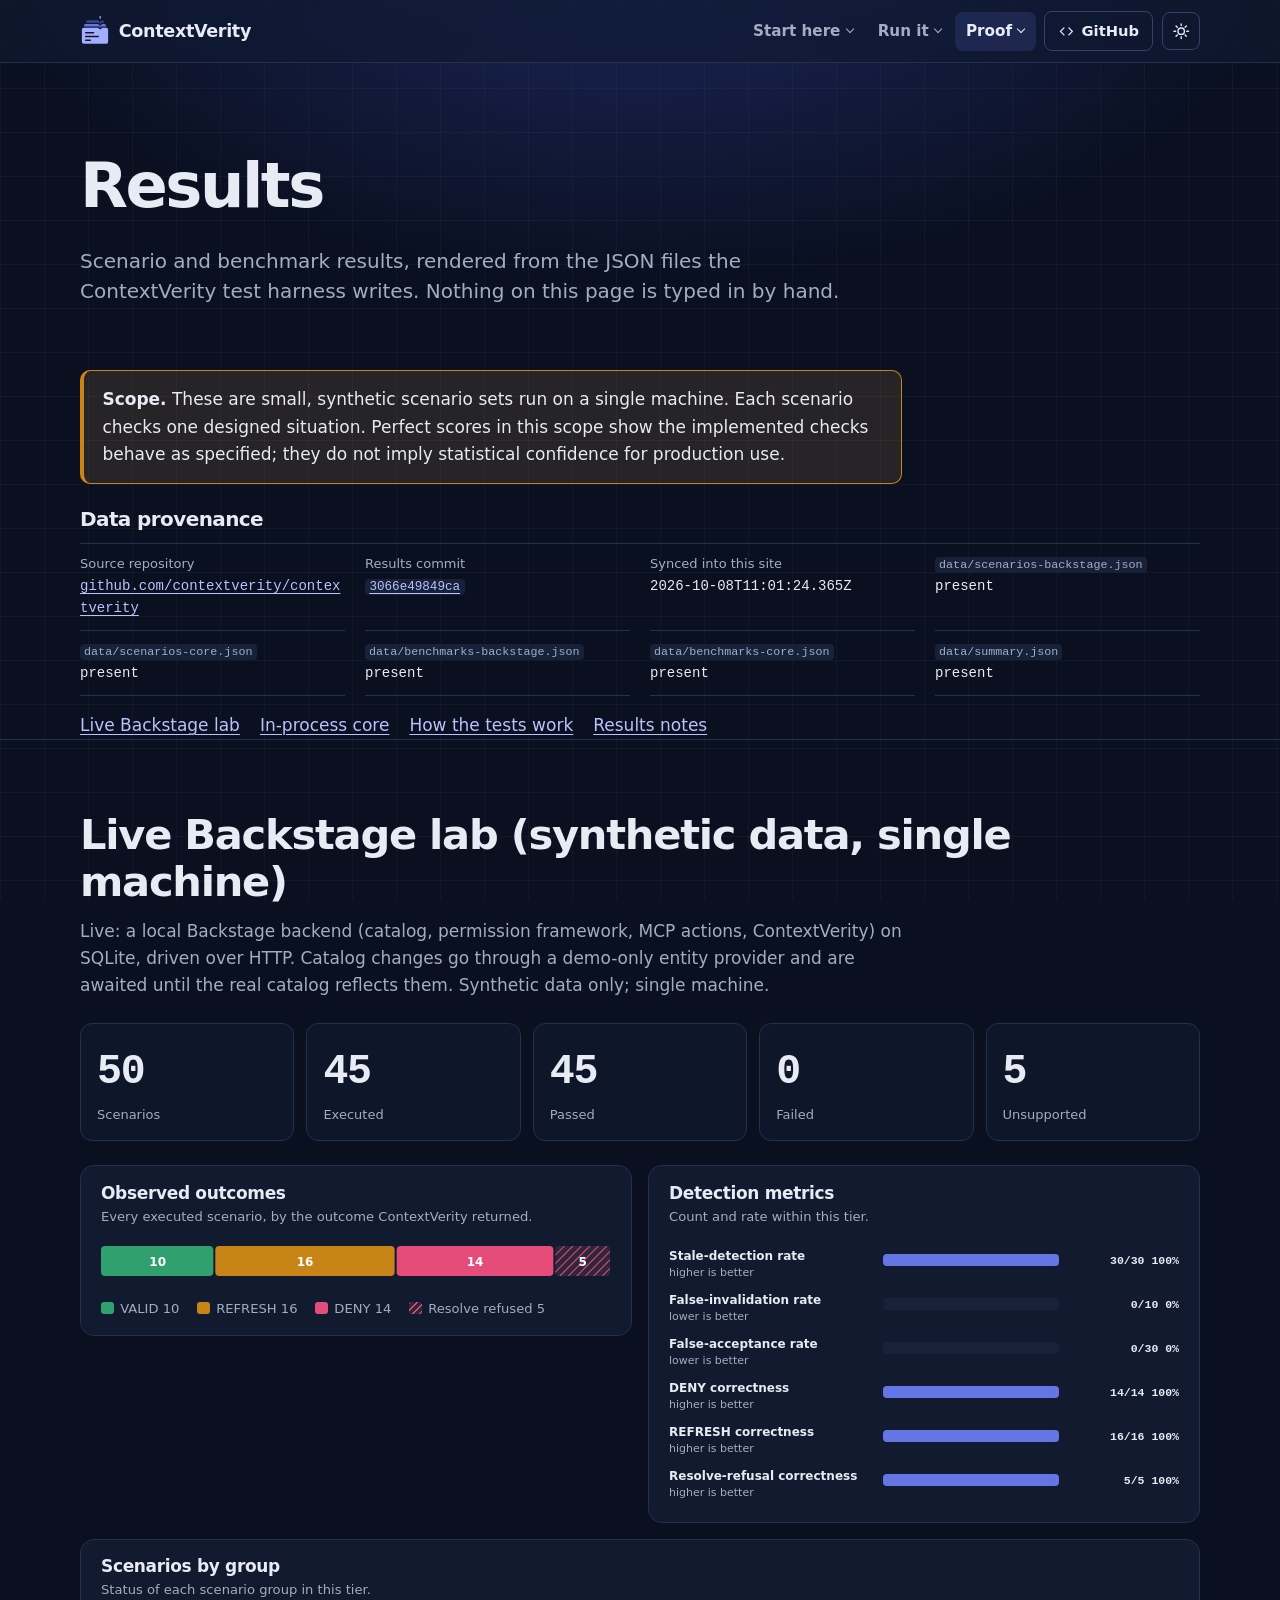
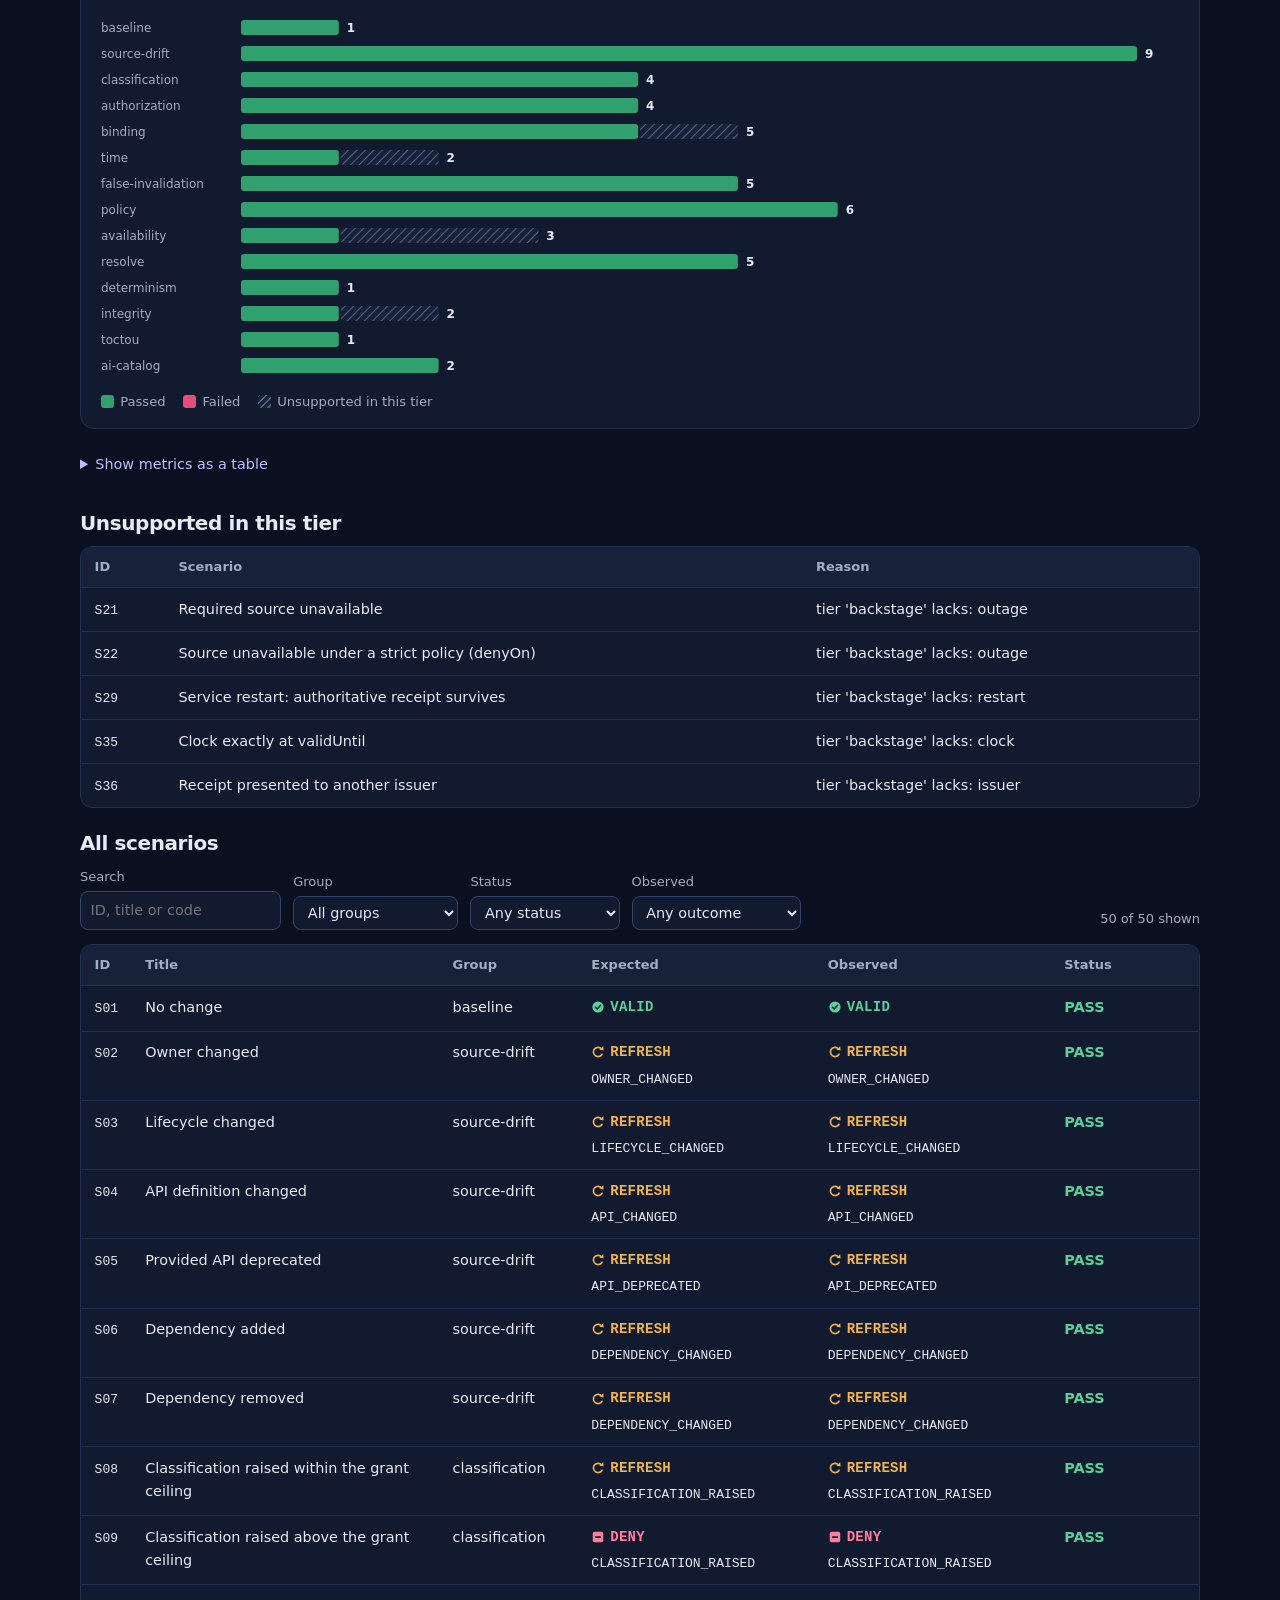
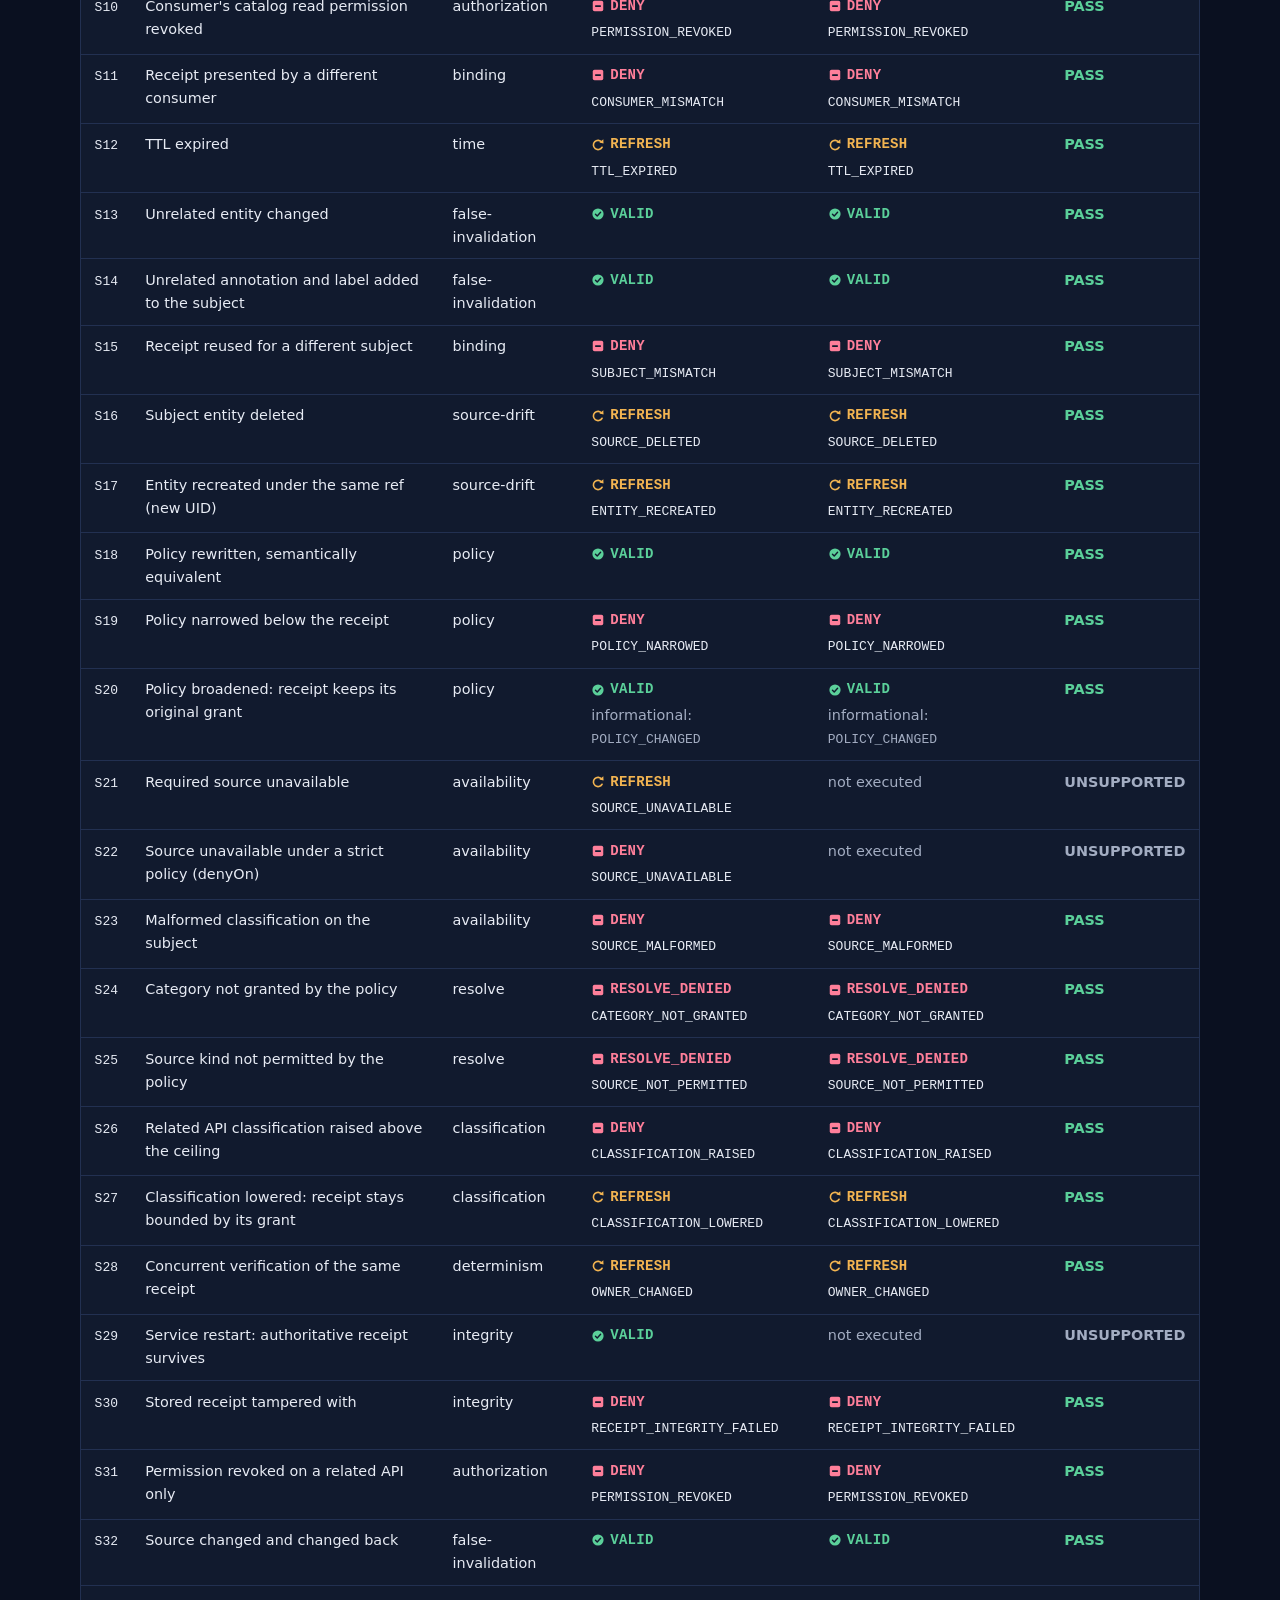
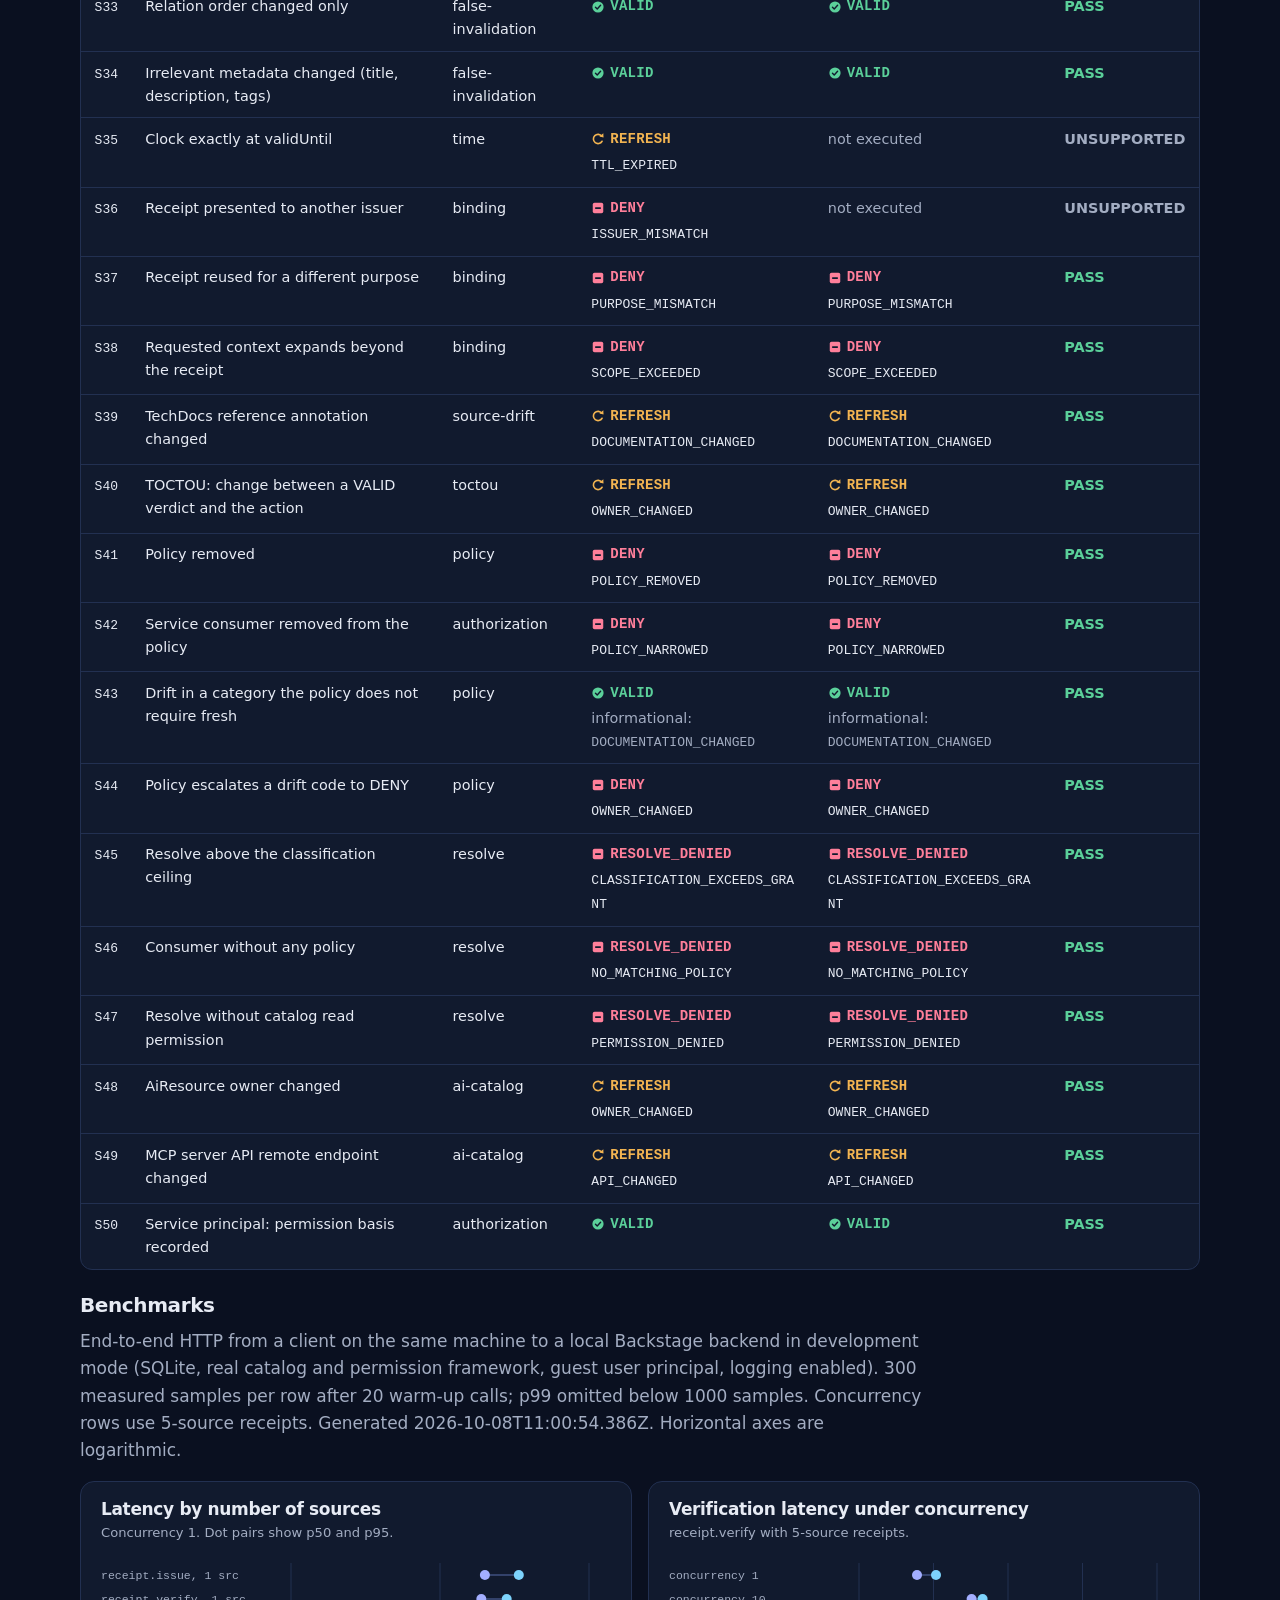
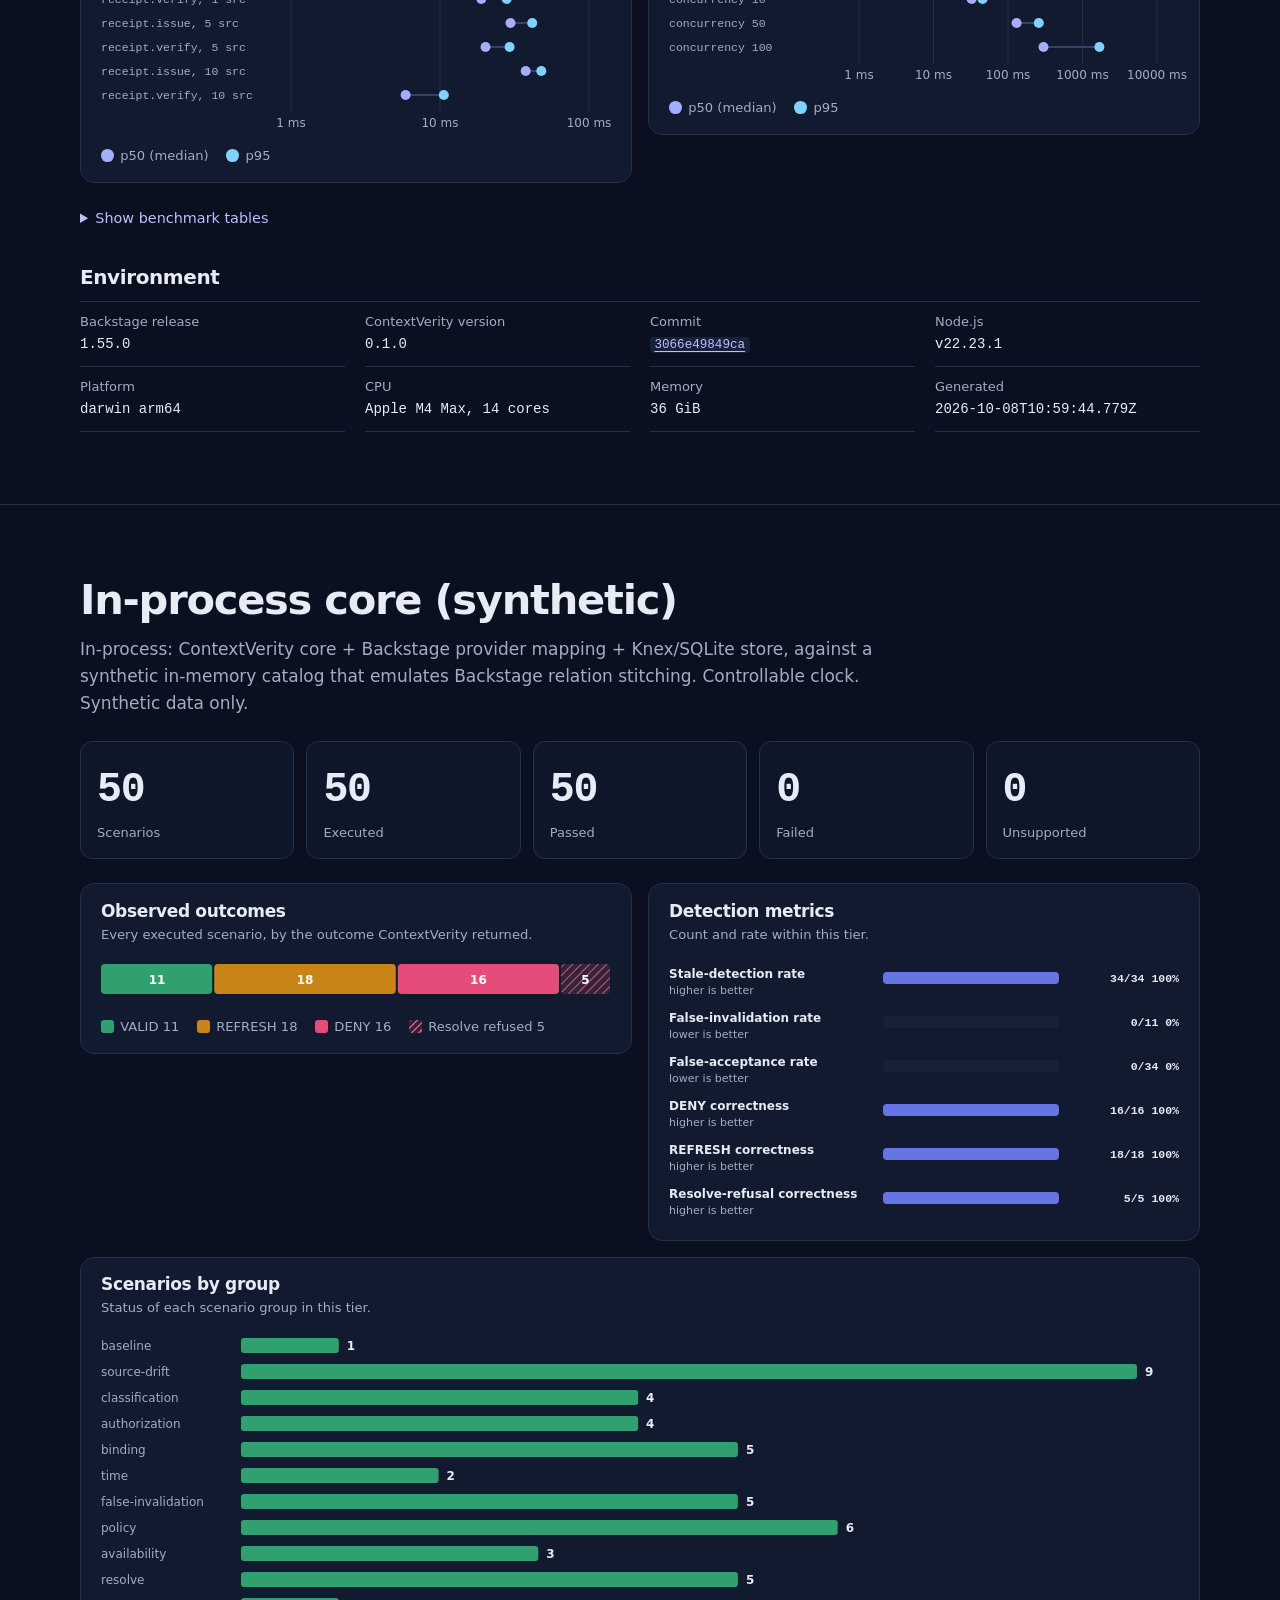
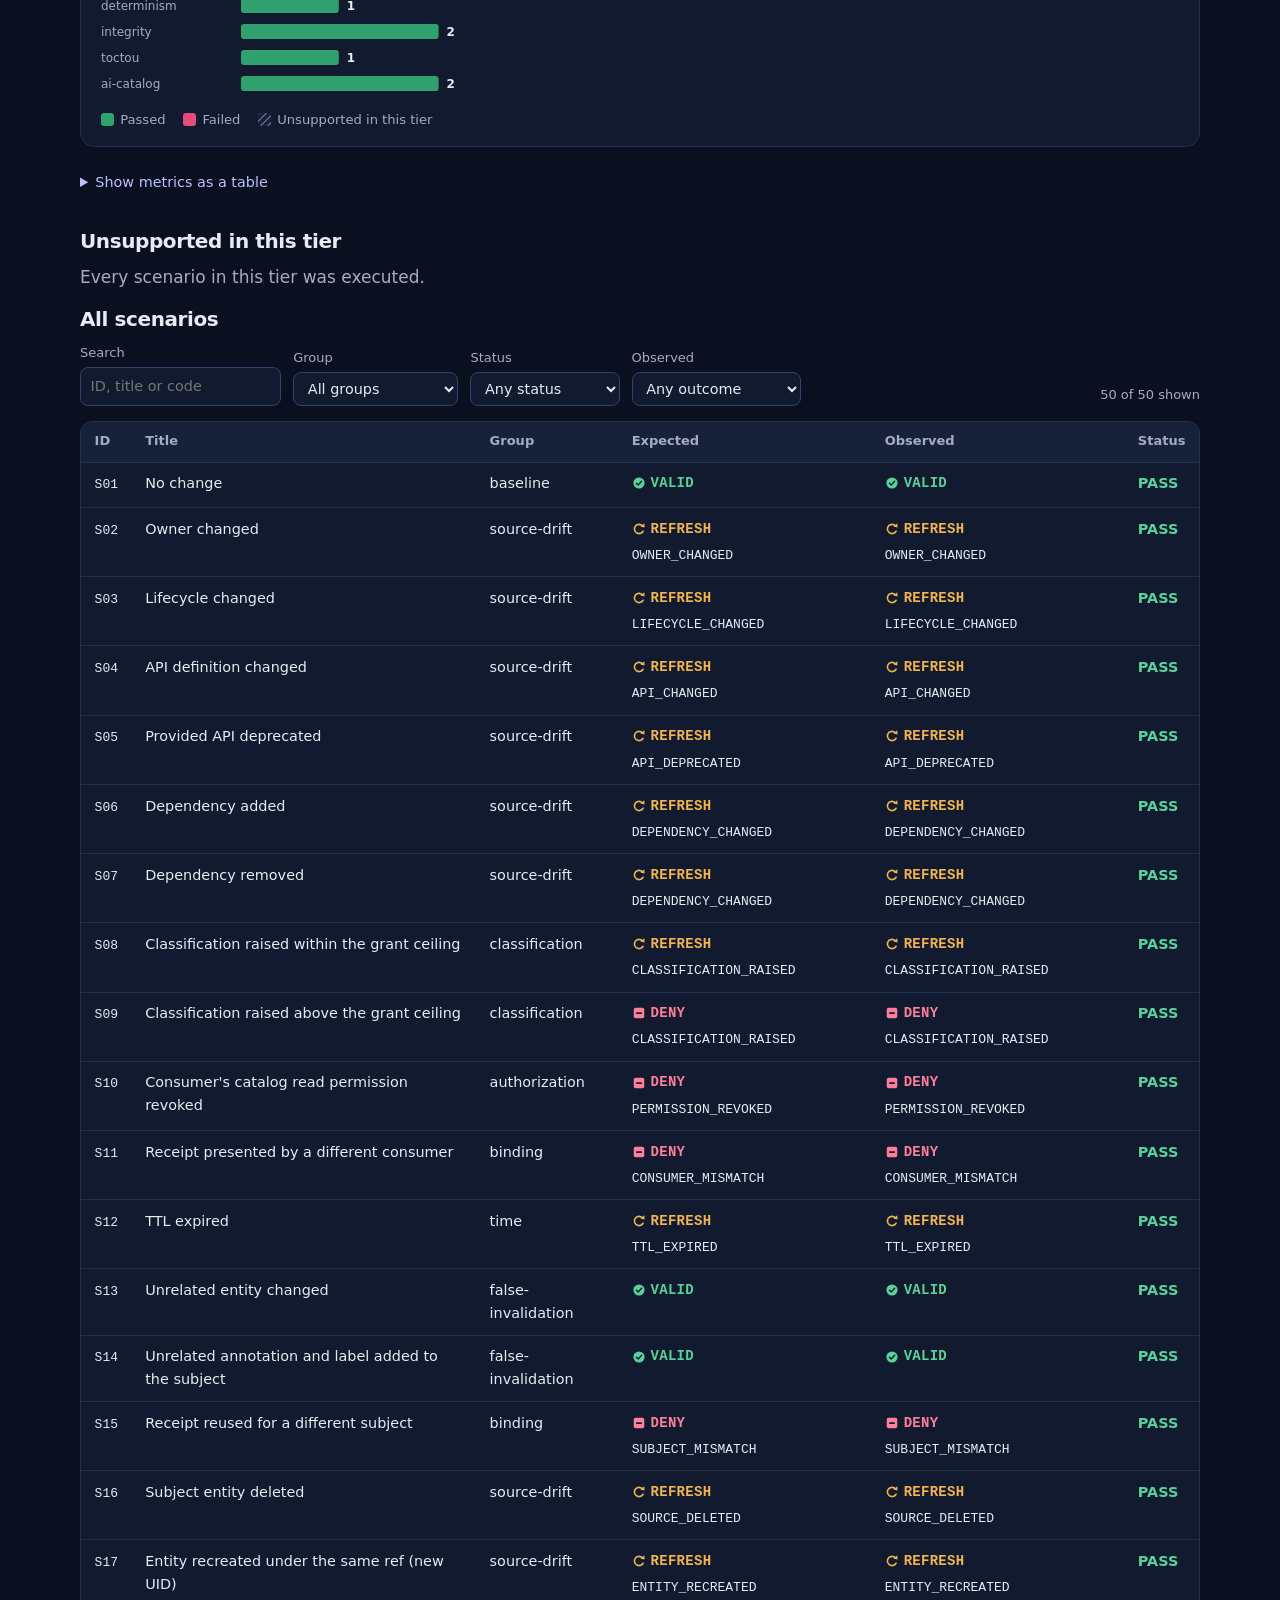
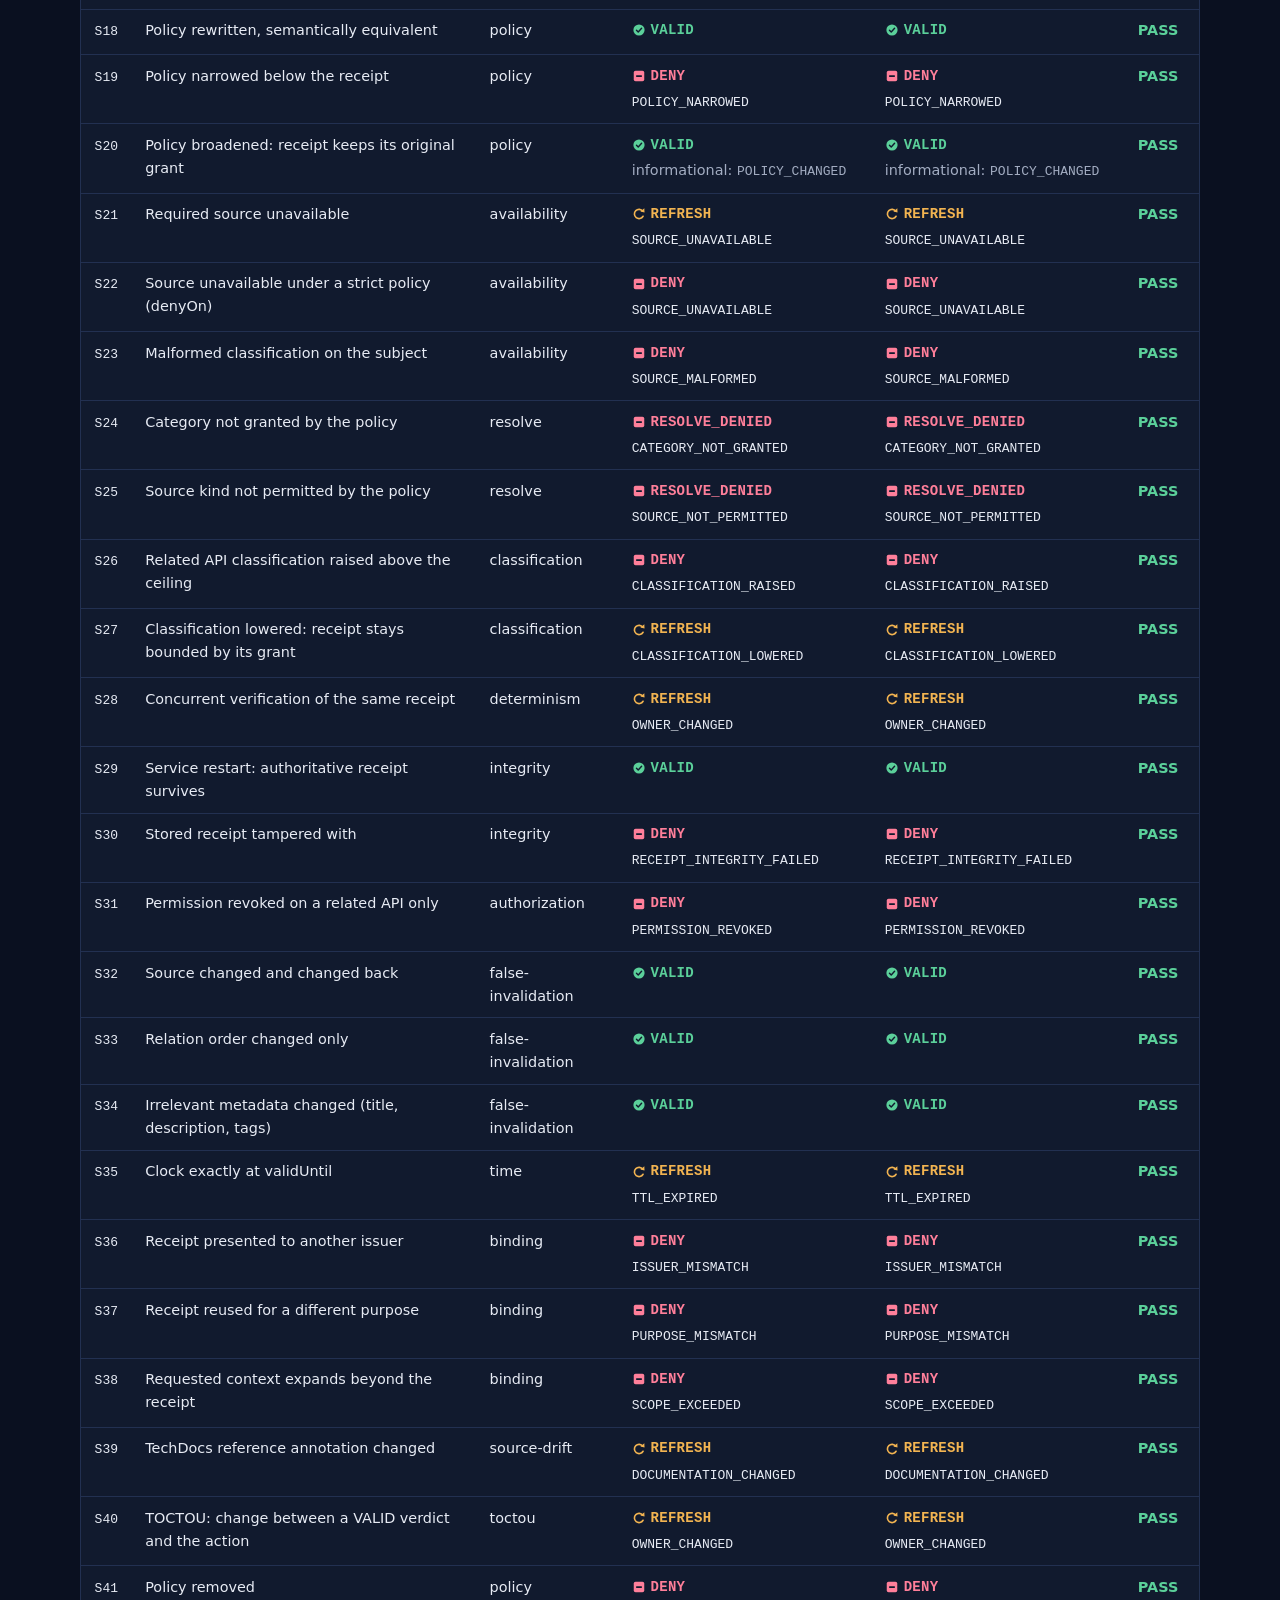
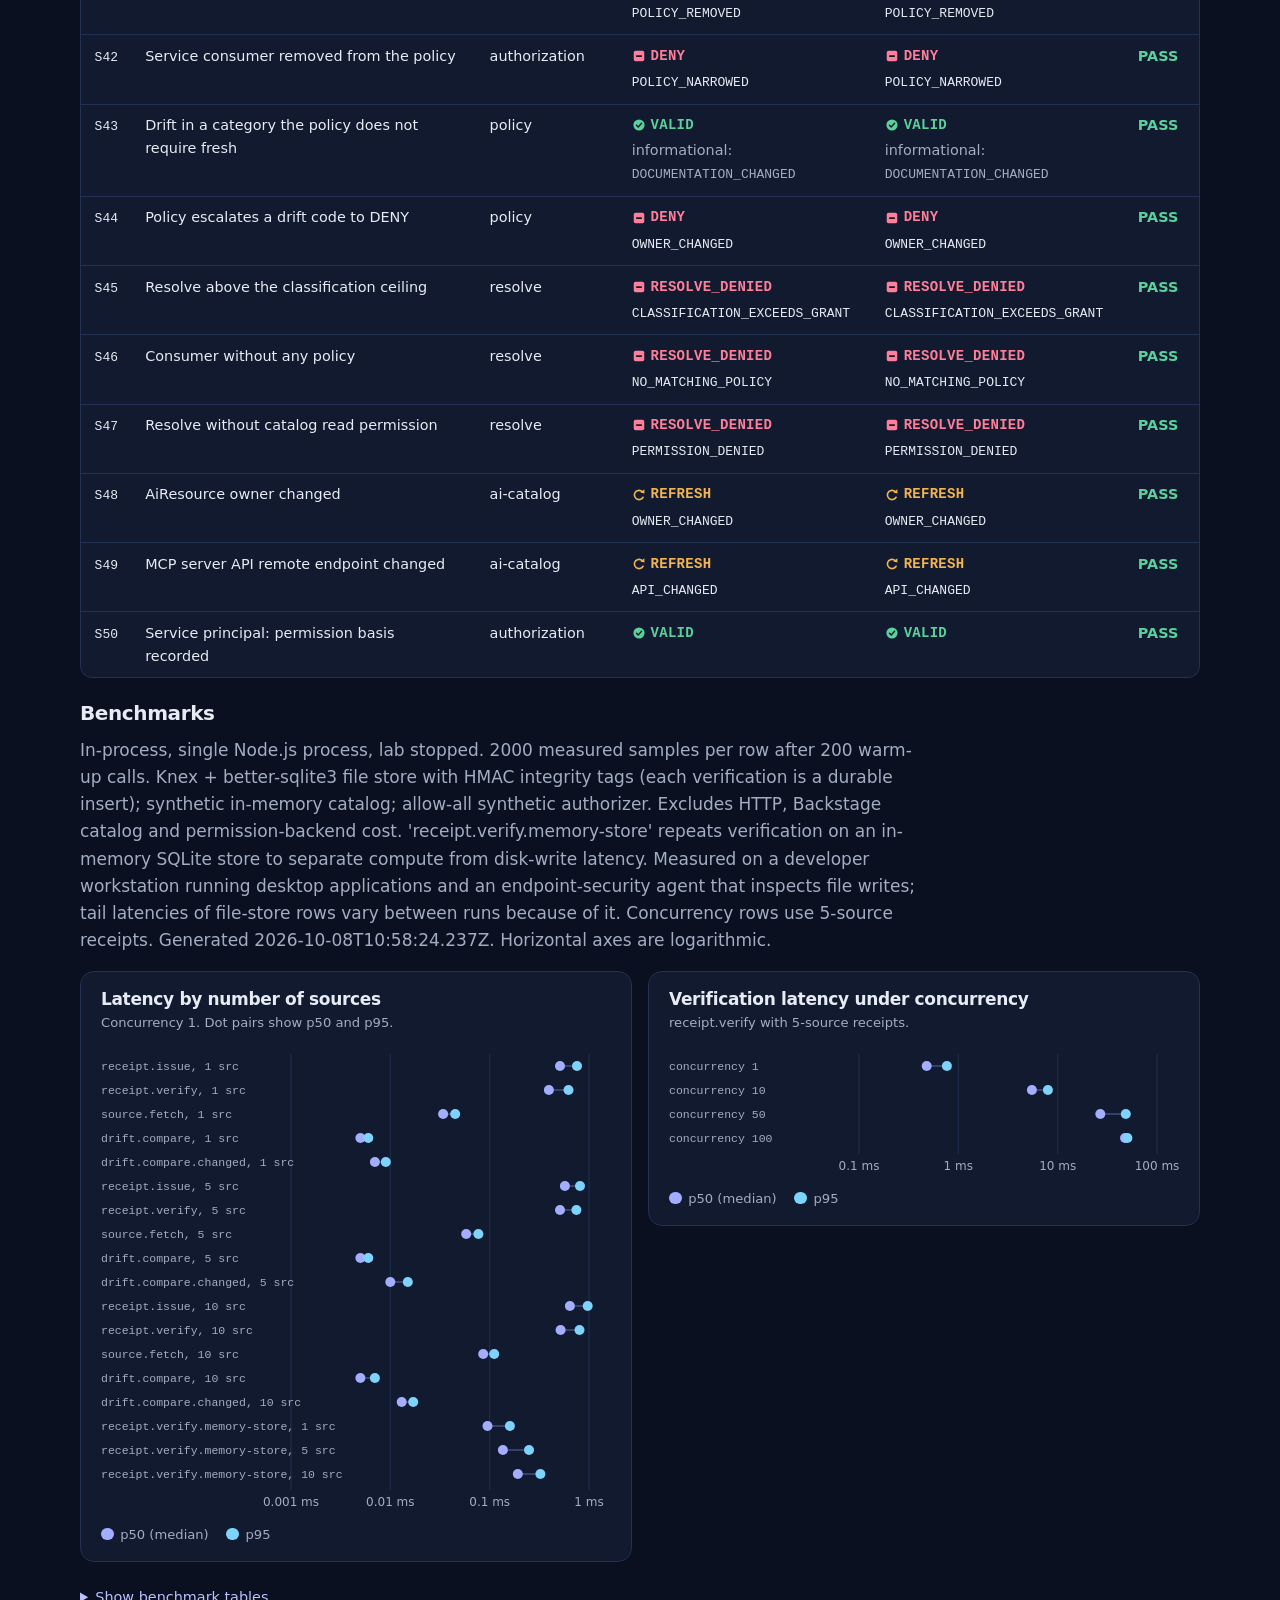
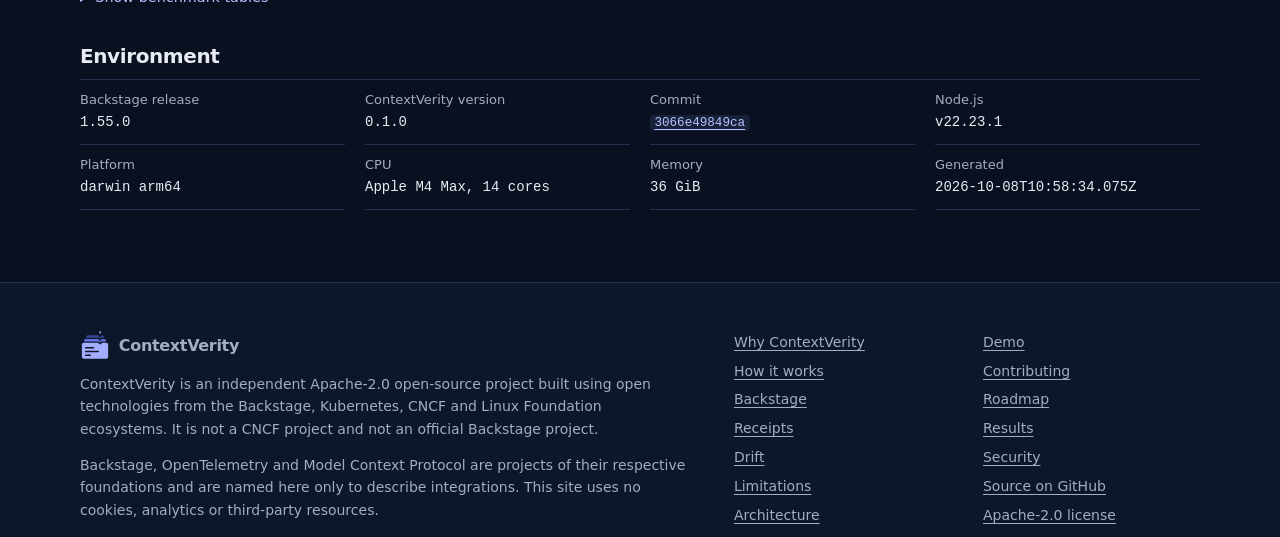
==== results/index.html @ adbcea39 "ContextVerity website" ====
<!doctype html>
<html lang="en" data-theme="dark">
<head>
  <meta charset="utf-8">
  <meta name="viewport" content="width=device-width, initial-scale=1">
  <title>Results | ContextVerity</title>
  <meta name="description" content="ContextVerity scenario and benchmark results for the live Backstage lab and the in-process core, rendered from the test harness JSON. Synthetic data, single machine.">
  <meta name="color-scheme" content="dark light">
  <meta name="theme-color" content="#0a1020">
  <meta property="og:title" content="Results | ContextVerity">
  <meta property="og:description" content="ContextVerity scenario and benchmark results for the live Backstage lab and the in-process core, rendered from the test harness JSON. Synthetic data, single machine.">
  <meta property="og:type" content="website">
  <link rel="canonical" href="https://contextverity.github.io/results/">
  <link rel="icon" href="/favicon.svg" type="image/svg+xml">
  <link rel="stylesheet" href="/assets/css/site.css">
  <script>(function(){var d=document.documentElement,t=null;d.classList.add('js');try{t=new URLSearchParams(location.search).get('theme')||localStorage.getItem('cv-theme')}catch(e){}d.setAttribute('data-theme',t==='light'?'light':'dark');})();</script>
</head>
<body>
  <a class="skip" href="#main">Skip to content</a>
  <header class="site-header">
    <div class="wrap">
      <a class="brand" href="/"><img class="img-dark" src="/assets/img/logo-mark-dark.svg" alt="" width="30" height="30"><img class="img-light" src="/assets/img/logo-mark.svg" alt="" width="30" height="30">ContextVerity</a>
      <nav id="site-nav" class="site-nav" aria-label="Main">
        <ul>
          <li><details class="dd"><summary>Start here</summary><ul class="dd-menu"><li><a href="/#why">Why ContextVerity<span>The problem it addresses</span></a></li><li><a href="/#how">How it works<span>Resolve, receipt, verify</span></a></li><li><a href="/architecture/">Architecture<span>Packages, flow and boundaries</span></a></li><li><a href="/docs/">Docs<span>Guides in the repository</span></a></li></ul></details></li>
          <li><details class="dd"><summary>Run it</summary><ul class="dd-menu"><li><a href="/demo/">Demo<span>Run locally or replay scenarios</span></a></li><li><a href="/contributing/">Contributing<span>Set up and send a change</span></a></li><li><a href="/roadmap/">Roadmap<span>Known gaps and direction</span></a></li></ul></details></li>
          <li><details class="dd current"><summary>Proof</summary><ul class="dd-menu"><li><a href="/results/" aria-current="page">Results<span>Scenarios and benchmarks, from data</span></a></li><li><a href="/security/">Security<span>Model and how to report</span></a></li><li><a href="/#limits">Limitations<span>What is not checked</span></a></li></ul></details></li>
        </ul>
        <a class="gh-btn" href="https://github.com/contextverity/contextverity"><svg viewBox="0 0 24 24" aria-hidden="true" focusable="false"><path d="M8.5 7 3.5 12l5 5M15.5 7l5 5-5 5" fill="none" stroke="currentColor" stroke-width="1.9" stroke-linecap="round" stroke-linejoin="round"/></svg>GitHub</a>
      </nav>
      <button class="icon-btn theme-toggle" type="button" aria-label="Switch to light theme"><svg class="sun" viewBox="0 0 24 24" aria-hidden="true" focusable="false"><circle cx="12" cy="12" r="4.2" fill="none" stroke="currentColor" stroke-width="1.8"/><path d="M12 2.5v2.2M12 19.3v2.2M2.5 12h2.2M19.3 12h2.2M5.3 5.3l1.6 1.6M17.1 17.1l1.6 1.6M5.3 18.7l1.6-1.6M17.1 6.9l1.6-1.6" stroke="currentColor" stroke-width="1.8" stroke-linecap="round"/></svg><svg class="moon" viewBox="0 0 24 24" aria-hidden="true" focusable="false"><path d="M19.5 14.6A8 8 0 0 1 9.4 4.5a8 8 0 1 0 10.1 10.1Z" fill="none" stroke="currentColor" stroke-width="1.8" stroke-linejoin="round"/></svg></button>
      <button class="icon-btn nav-toggle" type="button" aria-expanded="false" aria-controls="site-nav" aria-label="Menu"><svg viewBox="0 0 24 24" aria-hidden="true" focusable="false"><path d="M4 7h16M4 12h16M4 17h16" stroke="currentColor" stroke-width="1.8" stroke-linecap="round"/></svg></button>
    </div>
  </header>
  <main id="main">
    <div class="page-head wrap">
      <h1>Results</h1>
      <p class="lede">Scenario and benchmark results, rendered from the JSON files the ContextVerity test harness writes. Nothing on this page is typed in by hand.</p>
    </div>
    <div class="wrap">
      <div class="callout">
        <p><strong>Scope.</strong> These are small, synthetic scenario sets run on a single machine. Each scenario checks one designed situation. Perfect scores in this scope show the implemented checks behave as specified; they do not imply statistical confidence for production use.</p>
      </div>
      <h2 style="font-size:var(--step-1)">Data provenance</h2>
      <div id="provenance" aria-live="polite"><p class="muted">Loading data files…</p></div>
      <ul class="jump">
        <li><a href="#tier-backstage">Live Backstage lab</a></li>
        <li><a href="#tier-core">In-process core</a></li>
        <li><a href="https://github.com/contextverity/contextverity/blob/main/docs/testing.md">How the tests work</a></li>
        <li><a href="https://github.com/contextverity/contextverity/blob/main/docs/results.md">Results notes</a></li>
      </ul>
    </div>

    <section class="tier" id="tier-backstage" data-tier="backstage" data-scenarios="scenarios-backstage.json" data-benchmarks="benchmarks-backstage.json" aria-labelledby="tb-h">
      <div class="wrap">
        <div class="tier-head"><h2 id="tb-h">Live Backstage lab (synthetic data, single machine)</h2></div>
        <div class="tier-body" aria-busy="true"><p class="muted">Loading…</p></div>
      </div>
    </section>

    <section class="tier" id="tier-core" data-tier="core" data-scenarios="scenarios-core.json" data-benchmarks="benchmarks-core.json" aria-labelledby="tc-h">
      <div class="wrap">
        <div class="tier-head"><h2 id="tc-h">In-process core (synthetic)</h2></div>
        <div class="tier-body" aria-busy="true"><p class="muted">Loading…</p></div>
      </div>
    </section>
    <noscript><div class="wrap"><p class="empty">This page renders the result files with JavaScript. The raw files are in the ContextVerity repository under <a href="https://github.com/contextverity/contextverity/tree/main/test-results">test-results/</a>.</p></div></noscript>
  </main>
  <footer class="site-footer">
    <div class="wrap">
      <div>
        <a class="brand" href="/"><img class="img-dark" src="/assets/img/logo-mark-dark.svg" alt="" width="24" height="24"><img class="img-light" src="/assets/img/logo-mark.svg" alt="" width="24" height="24">ContextVerity</a>
        <p>ContextVerity is an independent Apache-2.0 open-source project built using open technologies from the Backstage, Kubernetes, CNCF and Linux Foundation ecosystems. It is not a CNCF project and not an official Backstage project.</p>
        <p>Backstage, OpenTelemetry and Model Context Protocol are projects of their respective foundations and are named here only to describe integrations. This site uses no cookies, analytics or third-party resources.</p>
      </div>
      <nav aria-label="Footer">
        <ul>
          <li><a href="/#why">Why ContextVerity</a></li>
          <li><a href="/#how">How it works</a></li>
          <li><a href="/#backstage">Backstage</a></li>
          <li><a href="/#receipts">Receipts</a></li>
          <li><a href="/#drift">Drift</a></li>
          <li><a href="/#limits">Limitations</a></li>
          <li><a href="/architecture/">Architecture</a></li>
          <li><a href="/docs/">Docs</a></li>
          <li><a href="/demo/">Demo</a></li>
          <li><a href="/contributing/">Contributing</a></li>
          <li><a href="/roadmap/">Roadmap</a></li>
          <li><a href="/results/">Results</a></li>
          <li><a href="/security/">Security</a></li>
          <li><a href="https://github.com/contextverity/contextverity">Source on GitHub</a></li>
          <li><a href="https://github.com/contextverity/contextverity/blob/main/LICENSE">Apache-2.0 license</a></li>
        </ul>
      </nav>
    </div>
  </footer>
  <script src="/assets/js/site.js" defer></script>
  <script src="/assets/js/results.js" defer></script>
</body>
</html>
---- assets/css/site.css ----
/* ContextVerity site styles. System fonts only; no external resources.
   Dark is the default theme; [data-theme="light"] switches to light. */

:root {
  color-scheme: dark;
  --bg: #0a1020;
  --surface: #111a2e;
  --surface-2: #17213a;
  --surface-glass: rgba(17, 26, 46, 0.72);
  --ink: #e7ebf4;
  --ink-2: #a3adc2;
  --rule: #223051;
  --rule-strong: #33426b;
  --carbon: #a3aeff;
  --carbon-ink: #b9c1ff;
  --carbon-strong: #6675e6;
  --sky: #7dd3fc;
  --carbon-soft: rgba(102, 117, 230, 0.16);
  --on-carbon: #0a1020;
  --valid: #5bd09a;
  --refresh: #f2b451;
  --deny: #ff7f9a;
  --valid-bg: rgba(91, 208, 154, 0.12);
  --refresh-bg: rgba(242, 180, 81, 0.12);
  --deny-bg: rgba(255, 127, 154, 0.12);
  --valid-mark: #30a06e;
  --refresh-mark: #c98418;
  --deny-mark: #e64c7a;
  --neutral-mark: #56627f;
  --grid-line: rgba(255, 255, 255, 0.035);
  --glow: rgba(70, 90, 230, 0.32);
  --focus: #a3aeff;
  --shadow: 0 1px 0 rgba(255, 255, 255, 0.04) inset, 0 20px 50px -24px rgba(0, 0, 0, 0.7);
  --grad-text: linear-gradient(92deg, #ffffff 0%, #c3c9ff 38%, #a3aeff 62%, #7dd3fc 100%);
  --grad-btn: linear-gradient(135deg, #6b7bf5 0%, #4b5bdc 55%, #2a86c4 100%);

  --sans: ui-sans-serif, system-ui, -apple-system, "Segoe UI", Roboto, sans-serif;
  --mono: ui-monospace, "SF Mono", "Cascadia Mono", Menlo, Consolas, monospace;

  --step--1: 0.875rem;
  --step-0: 1.0625rem;
  --step-1: 1.25rem;
  --step-2: 1.5625rem;
  --step-3: clamp(1.85rem, 1.25rem + 1.8vw, 2.6rem);
  --step-4: clamp(2.4rem, 1.4rem + 3.4vw, 3.9rem);

  --wrap: 74rem;
  --gutter: clamp(1rem, 3vw, 2rem);
  --ease: cubic-bezier(0.2, 0.7, 0.2, 1);
}

:root[data-theme="light"] {
  color-scheme: light;
  --bg: #f3f5f9;
  --surface: #ffffff;
  --surface-2: #eaeef5;
  --surface-glass: rgba(255, 255, 255, 0.8);
  --ink: #172036;
  --ink-2: #4a5468;
  --rule: #d3d9e3;
  --rule-strong: #aeb7c6;
  --carbon: #2e3fbf;
  --carbon-ink: #2433a3;
  --carbon-strong: #2e3fbf;
  --sky: #0369a1;
  --carbon-soft: #e3e7fb;
  --on-carbon: #ffffff;
  --valid: #1d7348;
  --refresh: #8a5300;
  --deny: #b3261e;
  --valid-bg: #e2f3ea;
  --refresh-bg: #fcefd6;
  --deny-bg: #fbe4e1;
  --valid-mark: #1d7348;
  --refresh-mark: #b87300;
  --deny-mark: #b3261e;
  --neutral-mark: #8a94a8;
  --grid-line: rgba(23, 32, 54, 0.045);
  --glow: rgba(46, 63, 191, 0.13);
  --focus: #2e3fbf;
  --shadow: 0 1px 2px rgba(23, 32, 54, 0.08), 0 18px 40px -24px rgba(23, 32, 54, 0.35);
  --grad-text: linear-gradient(92deg, #172036 0%, #2e3fbf 55%, #0369a1 100%);
  --grad-btn: linear-gradient(135deg, #3b4fd6 0%, #2e3fbf 55%, #0b6fb0 100%);
}

*,
*::before,
*::after {
  box-sizing: border-box;
}

html {
  -webkit-text-size-adjust: 100%;
  text-size-adjust: 100%;
  scroll-padding-top: 5rem;
}

@media (prefers-reduced-motion: no-preference) {
  html {
    scroll-behavior: smooth;
  }
}

body {
  margin: 0;
  background: var(--bg);
  color: var(--ink);
  font-family: var(--sans);
  font-size: var(--step-0);
  line-height: 1.6;
  overflow-x: hidden;
  position: relative;
}

/* Faint grid and a soft radial glow behind everything. */
body::before {
  content: "";
  position: fixed;
  inset: 0;
  z-index: -1;
  pointer-events: none;
  background-image:
    radial-gradient(60rem 32rem at 50% -8%, var(--glow), transparent 70%),
    linear-gradient(var(--grid-line) 1px, transparent 1px),
    linear-gradient(90deg, var(--grid-line) 1px, transparent 1px);
  background-size: auto, 44px 44px, 44px 44px;
}

[hidden] {
  display: none !important;
}

img,
svg {
  max-width: 100%;
  height: auto;
}

a {
  color: var(--carbon-ink);
  text-decoration-thickness: 1px;
  text-underline-offset: 0.18em;
}

a:hover {
  text-decoration-thickness: 2px;
}

:focus-visible {
  outline: 3px solid var(--focus);
  outline-offset: 2px;
  border-radius: 4px;
}

code,
kbd,
pre,
samp {
  font-family: var(--mono);
  font-size: 0.9em;
}

:not(pre) > code {
  background: var(--surface-2);
  padding: 0.08em 0.35em;
  border-radius: 4px;
  overflow-wrap: anywhere;
}

h1,
h2,
h3,
h4 {
  line-height: 1.12;
  letter-spacing: -0.02em;
  margin: 0 0 0.6em;
}

h2 {
  font-size: var(--step-3);
  font-weight: 780;
  letter-spacing: -0.03em;
}

h3 {
  font-size: var(--step-1);
  font-weight: 700;
}

p,
ul,
ol,
dl {
  margin: 0 0 1em;
}

.skip {
  position: absolute;
  left: 1rem;
  top: -4rem;
  background: var(--carbon);
  color: var(--on-carbon);
  padding: 0.5rem 1rem;
  border-radius: 6px;
  z-index: 20;
}

.skip:focus {
  top: 1rem;
}

.wrap {
  width: 100%;
  max-width: var(--wrap);
  margin-inline: auto;
  padding-inline: var(--gutter);
}

.prose {
  max-width: 68ch;
}

.muted {
  color: var(--ink-2);
}

.grad {
  background: var(--grad-text);
  -webkit-background-clip: text;
  background-clip: text;
  color: transparent;
}

.col-label {
  font-size: 0.72rem;
  font-weight: 700;
  letter-spacing: 0.18em;
  text-transform: uppercase;
  color: var(--ink-2);
  margin: 0 0 0.9rem;
}

.visually-hidden {
  position: absolute !important;
  width: 1px;
  height: 1px;
  overflow: hidden;
  clip: rect(0 0 0 0);
  white-space: nowrap;
}

/* Theme-specific images */
.img-light {
  display: none !important;
}

:root[data-theme="light"] .img-light {
  display: block !important;
}

:root[data-theme="light"] .img-dark {
  display: none !important;
}

/* ---------- Header and navigation ---------- */

.site-header {
  position: sticky;
  top: 0;
  z-index: 10;
  background: var(--surface-glass);
  -webkit-backdrop-filter: saturate(140%) blur(14px);
  backdrop-filter: saturate(140%) blur(14px);
  border-bottom: 1px solid var(--rule);
}

.site-header .wrap {
  display: flex;
  align-items: center;
  gap: 0.6rem;
  min-height: 3.9rem;
}

.brand {
  display: inline-flex;
  align-items: center;
  gap: 0.55rem;
  color: var(--ink);
  text-decoration: none;
  font-weight: 780;
  font-size: 1.1rem;
  letter-spacing: -0.02em;
  margin-right: auto;
}

.brand img {
  width: 30px;
  height: 30px;
}

.site-nav {
  display: flex;
  align-items: center;
  gap: 0.5rem;
}

.site-nav > ul {
  list-style: none;
  margin: 0;
  padding: 0;
  display: flex;
  align-items: center;
  gap: 0.15rem;
}

.dd {
  position: relative;
}

.dd > summary {
  list-style: none;
  cursor: pointer;
  color: var(--ink-2);
  font-size: 0.95rem;
  font-weight: 560;
  padding: 0.45rem 0.7rem;
  border-radius: 8px;
  display: inline-flex;
  align-items: center;
  gap: 0.4rem;
  user-select: none;
}

.dd > summary::-webkit-details-marker {
  display: none;
}

.dd > summary::after {
  content: "";
  width: 0.38rem;
  height: 0.38rem;
  border-right: 1.5px solid currentColor;
  border-bottom: 1.5px solid currentColor;
  transform: translateY(-2px) rotate(45deg);
  transition: transform 0.2s var(--ease);
}

.dd[open] > summary::after {
  transform: translateY(1px) rotate(-135deg);
}

.dd > summary:hover,
.dd[open] > summary,
.dd.current > summary {
  color: var(--ink);
  background: var(--carbon-soft);
}

.dd-menu {
  position: absolute;
  top: calc(100% + 0.5rem);
  left: 50%;
  transform: translateX(-50%);
  min-width: 17rem;
  list-style: none;
  margin: 0;
  padding: 0.45rem;
  background: var(--surface);
  border: 1px solid var(--rule-strong);
  border-radius: 12px;
  box-shadow: var(--shadow);
}

@media (prefers-reduced-motion: no-preference) {
  .dd[open] .dd-menu {
    animation: menu-in 0.18s var(--ease);
  }
}

@keyframes menu-in {
  from {
    opacity: 0;
    transform: translate(-50%, -4px);
  }
}

.dd-menu a {
  display: block;
  text-decoration: none;
  color: var(--ink);
  padding: 0.55rem 0.7rem;
  border-radius: 8px;
  font-weight: 620;
  font-size: 0.95rem;
  line-height: 1.3;
}

.dd-menu a span {
  display: block;
  color: var(--ink-2);
  font-weight: 400;
  font-size: 0.82rem;
  margin-top: 0.1rem;
}

.dd-menu a:hover,
.dd-menu a:focus-visible {
  background: var(--carbon-soft);
}

.dd-menu a[aria-current="page"] {
  box-shadow: inset 3px 0 0 var(--carbon);
}

.icon-btn {
  display: inline-grid;
  place-items: center;
  width: 2.35rem;
  height: 2.35rem;
  flex: none;
  border-radius: 8px;
  border: 1px solid var(--rule-strong);
  background: transparent;
  color: var(--ink);
  cursor: pointer;
  padding: 0;
}

.icon-btn:hover {
  background: var(--carbon-soft);
}

.icon-btn svg {
  width: 1.15rem;
  height: 1.15rem;
}

.theme-toggle .moon {
  display: none;
}

html:not(.js) .theme-toggle {
  display: none;
}

:root[data-theme="light"] .theme-toggle .sun {
  display: none;
}

:root[data-theme="light"] .theme-toggle .moon {
  display: block;
}

.gh-btn {
  display: inline-flex;
  align-items: center;
  gap: 0.45rem;
  padding: 0.45rem 0.8rem;
  border-radius: 8px;
  border: 1px solid var(--rule-strong);
  color: var(--ink);
  text-decoration: none;
  font-weight: 620;
  font-size: 0.92rem;
}

.gh-btn:hover {
  background: var(--carbon-soft);
}

.gh-btn svg {
  width: 1.05rem;
  height: 1.05rem;
}

.nav-toggle {
  display: none !important;
}

@media (max-width: 60rem) {
  .js .nav-toggle {
    display: inline-grid !important;
  }

  .js .site-nav {
    display: none;
    position: absolute;
    left: 0;
    right: 0;
    top: 100%;
    background: var(--surface);
    border-bottom: 1px solid var(--rule);
    padding: 0.75rem var(--gutter) 1.25rem;
    flex-direction: column;
    align-items: stretch;
    max-height: calc(100vh - 4rem);
    overflow-y: auto;
  }

  .js .site-nav.open {
    display: flex;
  }

  .site-nav > ul {
    flex-direction: column;
    align-items: stretch;
  }

  .dd > summary {
    width: 100%;
    justify-content: space-between;
    font-size: 1rem;
    padding: 0.7rem 0.5rem;
  }

  .dd-menu {
    position: static;
    transform: none;
    box-shadow: none;
    border: 0;
    background: transparent;
    padding: 0 0 0.5rem 0.5rem;
    min-width: 0;
  }

  .dd[open] .dd-menu {
    animation: none;
  }

  .site-nav .gh-btn {
    margin-top: 0.5rem;
    justify-content: center;
  }
}

/* ---------- Buttons ---------- */

.actions {
  display: flex;
  flex-wrap: wrap;
  gap: 0.8rem;
  margin: 2rem 0 0;
}

.btn {
  display: inline-flex;
  align-items: center;
  justify-content: center;
  gap: 0.5rem;
  font: inherit;
  font-weight: 680;
  font-size: 1rem;
  text-decoration: none;
  padding: 0.8rem 1.35rem;
  border-radius: 10px;
  border: 1px solid transparent;
  cursor: pointer;
  line-height: 1.2;
  transition: transform 0.2s var(--ease), box-shadow 0.25s var(--ease), background-color 0.2s, border-color 0.2s;
}

.btn-primary {
  background: var(--grad-btn);
  color: #fff;
  box-shadow: 0 0 0 1px rgba(255, 255, 255, 0.1) inset, 0 10px 30px -8px rgba(92, 108, 240, 0.65);
}

.btn-primary:hover {
  transform: translateY(-1px);
  box-shadow: 0 0 0 1px rgba(255, 255, 255, 0.14) inset, 0 14px 40px -8px rgba(92, 108, 240, 0.85);
}

.btn-secondary {
  background: transparent;
  color: var(--ink);
  border-color: var(--rule-strong);
}

.btn-secondary:hover {
  background: var(--carbon-soft);
  border-color: var(--carbon);
}

.btn-small {
  font-size: var(--step--1);
  padding: 0.4rem 0.75rem;
  border-radius: 8px;
}

/* ---------- Sections ---------- */

main {
  display: block;
}

.section {
  padding-block: clamp(3.5rem, 8vw, 6.5rem);
  border-top: 1px solid var(--rule);
}

.section-head {
  max-width: 64ch;
  margin-bottom: 2.25rem;
}

.section-head p {
  color: var(--ink-2);
  font-size: var(--step-1);
  line-height: 1.5;
}

.page-head {
  padding-block: clamp(3rem, 7vw, 5.5rem) clamp(1.5rem, 4vw, 2.75rem);
}

.page-head h1 {
  font-size: var(--step-4);
  font-weight: 800;
  letter-spacing: -0.04em;
  margin-bottom: 0.4em;
}

.page-head .lede {
  font-size: var(--step-1);
  color: var(--ink-2);
  max-width: 62ch;
  line-height: 1.5;
}

.two-col {
  display: grid;
  grid-template-columns: repeat(auto-fit, minmax(min(100%, 22rem), 1fr));
  gap: clamp(1.5rem, 4vw, 3rem);
  align-items: start;
}

figure {
  margin: 0;
}

.diagram {
  margin: 2.25rem 0;
}

.diagram img {
  display: block;
  width: 100%;
  border-radius: 16px;
  box-shadow: var(--shadow);
}

.diagram figcaption {
  color: var(--ink-2);
  font-size: var(--step--1);
  margin-top: 0.7rem;
  max-width: 70ch;
}

/* Scroll-linked reveals (only when motion is welcome and JS is on). */
@media (prefers-reduced-motion: no-preference) {
  .js [data-reveal] {
    opacity: 0;
    transform: translateY(18px);
    transition: opacity 0.7s var(--ease), transform 0.7s var(--ease);
    transition-delay: calc(var(--i, 0) * 70ms);
  }

  .js [data-reveal].is-in {
    opacity: 1;
    transform: none;
  }
}

/* ---------- Hero ---------- */

.hero {
  padding-block: clamp(3.5rem, 8vw, 6rem) clamp(2rem, 5vw, 3rem);
  text-align: center;
}

.hero .brandline {
  display: inline-flex;
  align-items: center;
  gap: 0.6rem;
  font-size: 1.15rem;
  font-weight: 760;
  letter-spacing: -0.02em;
  padding: 0.35rem 1rem 0.35rem 0.45rem;
  border: 1px solid var(--rule-strong);
  border-radius: 999px;
  background: var(--surface-glass);
  margin: 0 0 1.6rem;
}

.hero .brandline img {
  width: 30px;
  height: 30px;
}

.hero h1 {
  font-size: clamp(2.6rem, 1.2rem + 6vw, 5.6rem);
  font-weight: 800;
  letter-spacing: -0.04em;
  line-height: 1;
  margin: 0 auto;
  max-width: 15ch;
  text-wrap: balance;
}

.hero h1 .grad {
  display: inline-block;
  padding-bottom: 0.08em;
}

.hero .subhead {
  font-size: clamp(1.1rem, 0.95rem + 0.6vw, 1.35rem);
  color: var(--ink-2);
  margin: 1.5rem auto 0;
  max-width: 48ch;
  line-height: 1.5;
}

.hero .subhead strong {
  color: var(--ink);
  font-weight: 650;
}

.hero .actions {
  justify-content: center;
}

.hero .status-note {
  margin: 1.4rem auto 0;
  font-size: var(--step--1);
  color: var(--ink-2);
  max-width: 60ch;
}

/* ---------- Animated flow (home) ---------- */

.flow-wrap {
  padding-block: 0.5rem clamp(3rem, 6vw, 5rem);
}

.flow {
  position: relative;
  display: grid;
  grid-template-columns: minmax(0, 1fr) minmax(0, 0.8fr) minmax(0, 1fr);
  gap: clamp(1.5rem, 6vw, 6rem);
  align-items: center;
  padding: clamp(1.25rem, 3vw, 2.25rem);
  border: 1px solid var(--rule);
  border-radius: 20px;
  background:
    radial-gradient(26rem 16rem at 50% 55%, var(--carbon-soft), transparent 70%),
    var(--surface-glass);
  box-shadow: var(--shadow);
}

.flow-col {
  position: relative;
  z-index: 1;
  text-align: left;
}

.flow-col.center {
  text-align: center;
}

.flow-links {
  position: absolute;
  inset: 0;
  width: 100%;
  height: 100%;
  pointer-events: none;
  z-index: 0;
  overflow: visible;
}

.flow-links path {
  fill: none;
  stroke: var(--carbon);
  stroke-opacity: 0.35;
  stroke-width: 1.5;
  stroke-dasharray: 1 6;
  stroke-linecap: round;
  transition: stroke 0.4s, stroke-opacity 0.4s;
}

.flow-links path.lit-REFRESH { stroke: var(--refresh); stroke-opacity: 1; stroke-width: 2.2; }
.flow-links path.lit-DENY { stroke: var(--deny); stroke-opacity: 1; stroke-width: 2.2; }
.flow-links path.lit-VALID { stroke: var(--valid); stroke-opacity: 1; stroke-width: 2.2; }

.flow-links circle { fill: var(--carbon); }
.flow-links circle.c-REFRESH { fill: var(--refresh); }
.flow-links circle.c-DENY { fill: var(--deny); }
.flow-links circle.c-VALID { fill: var(--valid); }

.src-cards {
  list-style: none;
  margin: 0;
  padding: 0;
  display: grid;
  gap: 0.6rem;
}

.src-card {
  position: relative;
  display: grid;
  grid-template-columns: minmax(0, 1fr) auto;
  align-items: center;
  gap: 0.1rem 0.75rem;
  padding: 0.55rem 0.85rem 0.55rem 1rem;
  border: 1px solid var(--rule);
  border-radius: 10px;
  background: var(--surface);
  font-family: var(--mono);
  transition: border-color 0.4s, background-color 0.4s, transform 0.4s var(--ease);
}

.src-card::before {
  content: "";
  position: absolute;
  left: 0;
  top: 0;
  bottom: 0;
  width: 3px;
  border-radius: 10px 0 0 10px;
  background: var(--carbon);
  transition: background-color 0.4s;
}

.src-card b {
  font-size: 0.86rem;
  font-weight: 700;
}

.src-card .st {
  grid-column: 1;
  font-size: 0.76rem;
  color: var(--ink-2);
  overflow-wrap: anywhere;
}

.src-card .dot {
  grid-row: 1 / span 2;
  grid-column: 2;
  width: 0.55rem;
  height: 0.55rem;
  border-radius: 50%;
  background: var(--valid);
  box-shadow: 0 0 0 3px var(--valid-bg);
  transition: background-color 0.4s, box-shadow 0.4s;
}

.src-card.flip-REFRESH,
.src-card.flip-DENY {
  transform: translateX(6px);
}

.src-card.flip-REFRESH { border-color: var(--refresh); background: var(--refresh-bg); }
.src-card.flip-REFRESH::before,
.src-card.flip-REFRESH .dot { background: var(--refresh); }
.src-card.flip-REFRESH .dot { box-shadow: 0 0 0 4px var(--refresh-bg); }
.src-card.flip-REFRESH .st { color: var(--refresh); font-weight: 700; }

.src-card.flip-DENY { border-color: var(--deny); background: var(--deny-bg); }
.src-card.flip-DENY::before,
.src-card.flip-DENY .dot { background: var(--deny); }
.src-card.flip-DENY .dot { box-shadow: 0 0 0 4px var(--deny-bg); }
.src-card.flip-DENY .st { color: var(--deny); font-weight: 700; }

.core {
  display: grid;
  justify-items: center;
  gap: 0.3rem;
}

.core-mark {
  position: relative;
  width: clamp(7rem, 11vw, 8.75rem);
  aspect-ratio: 1;
  border-radius: 50%;
  display: grid;
  place-items: center;
  background: var(--surface);
  border: 1px solid var(--rule-strong);
  box-shadow: 0 0 0 10px var(--carbon-soft), 0 0 70px 12px var(--glow);
  margin-bottom: 1rem;
}

@media (prefers-reduced-motion: no-preference) {
  .core-mark::after {
    content: "";
    position: absolute;
    inset: -10px;
    border-radius: 50%;
    border: 1px solid var(--carbon);
    opacity: 0;
    animation: ping 3.2s var(--ease) infinite;
  }
}

@keyframes ping {
  0% { transform: scale(0.92); opacity: 0.55; }
  100% { transform: scale(1.35); opacity: 0; }
}

.core-mark img {
  width: 58%;
}

.core-name {
  font-size: 1.3rem;
  font-weight: 780;
  letter-spacing: -0.02em;
}

.core-rule {
  font-size: 0.72rem;
  font-weight: 700;
  letter-spacing: 0.2em;
  text-transform: uppercase;
  color: var(--carbon);
}

.core-status {
  margin-top: 0.6rem;
  font-family: var(--mono);
  font-size: 0.8rem;
  color: var(--ink-2);
  min-height: 1.3em;
}

.verdict-rows {
  list-style: none;
  margin: 0;
  padding: 0.6rem;
  display: grid;
  gap: 0.5rem;
  border: 1px solid var(--rule);
  border-radius: 14px;
  background: var(--surface);
}

.vrow {
  --c: var(--ink-2);
  --b: transparent;
  position: relative;
  display: grid;
  grid-template-columns: auto minmax(0, 1fr) auto;
  align-items: center;
  gap: 0.15rem 0.7rem;
  padding: 0.7rem 0.85rem;
  border: 1px solid transparent;
  border-radius: 10px;
  transition: background-color 0.4s, border-color 0.4s, transform 0.4s var(--ease);
}

.vrow.v-VALID { --c: var(--valid); --b: var(--valid-bg); }
.vrow.v-REFRESH { --c: var(--refresh); --b: var(--refresh-bg); }
.vrow.v-DENY { --c: var(--deny); --b: var(--deny-bg); }

.vrow .glyph {
  width: 1.05rem;
  height: 1.05rem;
  color: var(--c);
}

.vrow b {
  font-family: var(--mono);
  font-size: 1rem;
  letter-spacing: 0.04em;
}

.vrow .why {
  grid-column: 2 / 4;
  font-family: var(--mono);
  font-size: 0.78rem;
  color: var(--ink-2);
}

.vrow .code {
  font-family: var(--mono);
  font-size: 0.72rem;
  font-weight: 700;
  color: var(--c);
  opacity: 0;
  transition: opacity 0.3s;
  text-align: right;
  overflow-wrap: anywhere;
}

.vrow.lit {
  background: var(--b);
  border-color: var(--c);
  transform: scale(1.02);
}

.vrow.lit .code {
  opacity: 1;
}

.flow.static .vrow .code {
  opacity: 1;
}

.flow.static + .flow-bar {
  display: none;
}

@media (prefers-reduced-motion: no-preference) {
  .vrow.lit .glyph {
    animation: pop 0.5s cubic-bezier(0.3, 1.6, 0.5, 1);
  }

  .vrow.lit.v-REFRESH .glyph {
    animation: spin 0.9s var(--ease);
  }
}

@keyframes pop {
  0% { transform: scale(0.4); }
  100% { transform: scale(1); }
}

.flow-bar {
  display: flex;
  justify-content: space-between;
  align-items: center;
  gap: 1rem;
  flex-wrap: wrap;
  margin-top: 1rem;
}

.flow-event {
  font-family: var(--mono);
  font-size: 0.9rem;
  font-weight: 650;
  margin: 0;
  min-height: 1.5em;
  overflow-wrap: anywhere;
  transition: color 0.3s;
  text-align: left;
}

.flow-event.c-REFRESH { color: var(--refresh); }
.flow-event.c-DENY { color: var(--deny); }
.flow-event.c-VALID { color: var(--valid); }

.counters {
  display: grid;
  grid-template-columns: repeat(auto-fit, minmax(min(100%, 13rem), 1fr));
  gap: 1rem;
  margin: 1.5rem 0 0;
}

.counter {
  display: flex;
  flex-direction: column-reverse;
  padding: 1.1rem 1.25rem;
  border: 1px solid var(--rule);
  border-radius: 14px;
  background: var(--surface-glass);
  text-align: left;
}

.counter dd {
  margin: 0;
  font-family: var(--mono);
  font-size: clamp(2rem, 1.4rem + 2vw, 2.9rem);
  font-weight: 750;
  letter-spacing: -0.03em;
  line-height: 1.05;
  font-variant-numeric: tabular-nums;
}

.counter dd small {
  font-size: 0.45em;
  font-weight: 600;
  color: var(--ink-2);
  letter-spacing: 0;
  margin-left: 0.35em;
}

.counter dt {
  margin-top: 0.35rem;
  font-size: 0.9rem;
  color: var(--ink-2);
}

.counters-note {
  margin: 0.75rem 0 0;
  font-size: var(--step--1);
  color: var(--ink-2);
  text-align: left;
}

@media (max-width: 52rem) {
  .flow {
    grid-template-columns: minmax(0, 1fr);
    gap: 1.75rem;
  }

  .flow-links {
    display: none;
  }

  .src-cards {
    grid-template-columns: repeat(auto-fit, minmax(min(100%, 12rem), 1fr));
  }
}

/* ---------- Glyphs, verdict labels and stamps ---------- */

.glyph {
  width: 1em;
  height: 1em;
  flex: none;
  vertical-align: -0.12em;
  --knock: var(--surface);
}

.verdict {
  display: inline-flex;
  align-items: center;
  gap: 0.35em;
  font-family: var(--mono);
  font-weight: 700;
  font-size: 0.875rem;
  letter-spacing: 0.02em;
  white-space: nowrap;
}

.verdict.v-VALID { color: var(--valid); }
.verdict.v-REFRESH { color: var(--refresh); }
.verdict.v-DENY,
.verdict.v-RESOLVE_DENIED { color: var(--deny); }
.verdict.v-NONE,
.verdict.v-UNSUPPORTED { color: var(--ink-2); }

.stamp {
  --c: var(--ink-2);
  --bgc: var(--surface);
  display: inline-grid;
  grid-template-columns: auto auto;
  align-items: center;
  column-gap: 0.65rem;
  color: var(--c);
  background: var(--bgc);
  border: 2px solid var(--c);
  box-shadow: inset 0 0 0 3px var(--surface), inset 0 0 0 4px var(--c);
  border-radius: 10px;
  padding: 0.6rem 1rem 0.6rem 0.8rem;
  transform: rotate(-3deg);
  font-family: var(--mono);
  line-height: 1.15;
}

.stamp .glyph {
  width: 1.6rem;
  height: 1.6rem;
  grid-row: span 2;
  --knock: var(--surface);
}

.stamp b {
  font-size: 1.2rem;
  letter-spacing: 0.06em;
  font-weight: 800;
}

.stamp small {
  font-size: 0.72rem;
  letter-spacing: 0.02em;
  overflow-wrap: anywhere;
}

.stamp.v-VALID { --c: var(--valid); --bgc: var(--valid-bg); }
.stamp.v-REFRESH { --c: var(--refresh); --bgc: var(--refresh-bg); }
.stamp.v-DENY,
.stamp.v-RESOLVE_DENIED { --c: var(--deny); --bgc: var(--deny-bg); }

@media (prefers-reduced-motion: no-preference) {
  .stamp.slam {
    animation: slam 0.45s cubic-bezier(0.3, 1.5, 0.5, 1) both;
  }

  .stamp.slam.v-REFRESH .glyph {
    animation: spin 0.9s var(--ease) 0.25s;
  }

  .stamp.slam.v-DENY {
    animation: slam 0.45s cubic-bezier(0.3, 1.5, 0.5, 1) both, shake 0.4s ease 0.45s;
  }

  .stamp.slam.v-VALID .glyph path {
    stroke-dasharray: 14;
    animation: draw 0.5s ease 0.3s both;
  }
}

@keyframes slam {
  0% { opacity: 0; transform: rotate(-8deg) scale(1.6); }
  100% { opacity: 1; transform: rotate(-3deg) scale(1); }
}

@keyframes spin {
  to { transform: rotate(360deg); }
}

@keyframes shake {
  0%, 100% { transform: rotate(-3deg) translateX(0); }
  25% { transform: rotate(-3deg) translateX(-4px); }
  75% { transform: rotate(-3deg) translateX(4px); }
}

@keyframes draw {
  from { stroke-dashoffset: 14; }
  to { stroke-dashoffset: 0; }
}

/* ---------- Receipt ---------- */

.receipt-shell {
  filter: drop-shadow(0 0 0.6px var(--rule-strong)) drop-shadow(0 10px 20px rgba(0, 0, 0, 0.25));
}

.receipt {
  --tooth: 7px;
  background: var(--surface);
  padding: 1rem 1.1rem calc(1.1rem + var(--tooth));
  border-radius: 10px 10px 0 0;
  font-family: var(--mono);
  font-size: 0.8125rem;
  line-height: 1.55;
  -webkit-mask: conic-gradient(from -45deg at bottom, #0000, #000 1deg 89deg, #0000 90deg) 50% / calc(var(--tooth) * 2) 100%;
  mask: conic-gradient(from -45deg at bottom, #0000, #000 1deg 89deg, #0000 90deg) 50% / calc(var(--tooth) * 2) 100%;
}

.receipt-head {
  display: flex;
  justify-content: space-between;
  align-items: baseline;
  gap: 0.75rem;
  flex-wrap: wrap;
  padding-bottom: 0.55rem;
  margin-bottom: 0.55rem;
  border-bottom: 1px dashed var(--rule-strong);
}

.receipt-head strong {
  color: var(--carbon-ink);
  font-size: 0.9375rem;
}

.receipt dl {
  display: grid;
  grid-template-columns: max-content minmax(0, 1fr);
  gap: 0.15rem 1rem;
  margin: 0;
}

.receipt dt {
  color: var(--ink-2);
}

.receipt dd {
  margin: 0;
  overflow-wrap: anywhere;
}

.receipt-foot {
  margin-top: 0.6rem;
  padding-top: 0.55rem;
  border-top: 1px dashed var(--rule-strong);
  color: var(--ink-2);
  overflow-wrap: anywhere;
}

.receipt mark {
  background: var(--refresh-bg);
  color: var(--refresh);
  border-radius: 3px;
  padding: 0 0.15em;
}

@media (prefers-reduced-motion: no-preference) {
  .stage.on .receipt mark {
    animation: flash 1.4s ease 1;
  }
}

@keyframes flash {
  0%, 35% { box-shadow: 0 0 0 3px var(--refresh); }
  100% { box-shadow: 0 0 0 0 transparent; }
}

/* ---------- Content blocks ---------- */

.steps {
  list-style: none;
  counter-reset: step;
  padding: 0;
  margin: 0;
  display: grid;
  grid-template-columns: repeat(auto-fit, minmax(min(100%, 19rem), 1fr));
  gap: clamp(1rem, 3vw, 1.5rem);
}

.steps > li {
  counter-increment: step;
  position: relative;
  padding: 3.5rem 1.4rem 1.4rem;
  border: 1px solid var(--rule);
  border-radius: 16px;
  background: var(--surface-glass);
  min-width: 0;
}

.steps > li::before {
  content: counter(step);
  position: absolute;
  top: 1.2rem;
  left: 1.4rem;
  width: 1.75rem;
  height: 1.75rem;
  display: grid;
  place-items: center;
  border-radius: 50%;
  font-family: var(--mono);
  font-weight: 700;
  font-size: 0.85rem;
  color: #fff;
  background: var(--grad-btn);
}

.steps h3 {
  margin-bottom: 0.4em;
}

.steps p {
  color: var(--ink-2);
}

pre {
  background: var(--bg);
  border: 1px solid var(--rule);
  border-radius: 10px;
  padding: 0.85rem 1rem;
  overflow-x: auto;
  line-height: 1.5;
  font-size: 0.8125rem;
  margin: 0 0 1rem;
  max-width: 100%;
}

.is-isnot {
  display: grid;
  grid-template-columns: repeat(auto-fit, minmax(min(100%, 16rem), 1fr));
  gap: 1rem;
}

.is-isnot > div {
  border: 1px solid var(--rule);
  border-radius: 14px;
  padding: 1.1rem 1.25rem 0.4rem;
  background: var(--surface-glass);
}

.is-isnot h3 {
  font-size: var(--step-0);
}

.is-isnot ul {
  padding-left: 1.1rem;
}

.is-isnot li {
  margin-bottom: 0.35rem;
  color: var(--ink-2);
}

.points {
  display: grid;
  grid-template-columns: repeat(auto-fit, minmax(min(100%, 19rem), 1fr));
  gap: 1rem;
  margin: 0;
}

.points > div {
  padding: 1.1rem 1.25rem;
  border: 1px solid var(--rule);
  border-radius: 14px;
  background: var(--surface-glass);
  transition: border-color 0.25s;
}

.points > div:hover {
  border-color: var(--rule-strong);
}

.points dt {
  font-weight: 700;
  margin-bottom: 0.3rem;
}

.points dd {
  margin: 0;
  color: var(--ink-2);
  font-size: 0.975rem;
}

.receipt-specimen {
  display: grid;
  grid-template-columns: minmax(0, 1fr) minmax(0, 1.1fr);
  gap: clamp(1.5rem, 4vw, 3rem);
  align-items: start;
}

@media (max-width: 54rem) {
  .receipt-specimen {
    grid-template-columns: minmax(0, 1fr);
  }
}

.annot {
  list-style: none;
  padding: 0;
  margin: 0;
}

.annot li {
  padding: 0.75rem 0;
  border-bottom: 1px solid var(--rule);
}

.annot b {
  display: block;
}

.annot span {
  color: var(--ink-2);
  font-size: 0.975rem;
}

.code-groups {
  display: grid;
  grid-template-columns: repeat(auto-fit, minmax(min(100%, 15rem), 1fr));
  gap: 1rem;
  margin: 1.75rem 0 0;
}

.code-groups > div {
  border: 1px solid var(--rule);
  border-radius: 14px;
  padding: 1rem 1.15rem;
  background: var(--surface-glass);
}

.code-groups h3 {
  font-size: var(--step-0);
  margin-bottom: 0.5rem;
}

.code-groups ul {
  list-style: none;
  padding: 0;
  margin: 0;
}

.code-groups li {
  padding: 0.28rem 0;
  border-bottom: 1px dashed var(--rule);
  font-size: 0.85rem;
}

.code-groups li:last-child {
  border-bottom: 0;
}

.code-groups code {
  background: none;
  padding: 0;
}

.limits {
  list-style: none;
  padding: 0;
  margin: 0;
  display: grid;
  grid-template-columns: repeat(auto-fit, minmax(min(100%, 20rem), 1fr));
  gap: 1rem;
}

.limits li {
  padding: 1rem 1.2rem;
  border: 1px solid var(--rule);
  border-left: 3px solid var(--refresh-mark);
  border-radius: 12px;
  background: var(--surface-glass);
}

.limits.plain li {
  border-left-color: var(--carbon-strong);
}

.limits b {
  display: block;
  margin-bottom: 0.2rem;
}

.limits span {
  color: var(--ink-2);
  font-size: 0.975rem;
}

.badges {
  display: grid;
  grid-template-columns: repeat(auto-fit, minmax(min(100%, 18rem), 1fr));
  gap: 1rem;
  list-style: none;
  padding: 0;
  margin: 0;
}

.badges li {
  border: 1px solid var(--rule-strong);
  border-radius: 14px;
  padding: 1.15rem 1.25rem;
  background: var(--surface-glass);
}

.badges a {
  font-weight: 760;
  font-size: var(--step-1);
  color: var(--ink);
  text-decoration: none;
}

.badges a:hover {
  text-decoration: underline;
}

.badges .org {
  display: block;
  width: fit-content;
  margin: 0.45rem 0 0;
  font-family: var(--mono);
  font-size: 0.72rem;
  border: 1px solid var(--rule-strong);
  border-radius: 999px;
  padding: 0.1rem 0.55rem;
  color: var(--ink-2);
}

.badges p {
  margin: 0.55rem 0 0;
  color: var(--ink-2);
  font-size: 0.95rem;
}

.callout {
  border: 1px solid var(--refresh-mark);
  border-left-width: 4px;
  background: var(--refresh-bg);
  padding: 0.95rem 1.15rem;
  border-radius: 10px;
  margin: 0 0 1.5rem;
  max-width: 76ch;
}

.callout.info {
  border-color: var(--carbon-strong);
  background: var(--carbon-soft);
}

.callout p:last-child {
  margin-bottom: 0;
}

.cta-band {
  padding-block: clamp(3rem, 7vw, 5rem);
  border-top: 1px solid var(--rule);
}

.cta-band .wrap {
  display: flex;
  justify-content: space-between;
  align-items: center;
  gap: 1.5rem;
  flex-wrap: wrap;
}

.cta-band h2 {
  margin: 0;
  font-size: var(--step-2);
  max-width: 30ch;
}

.cta-band .actions {
  margin: 0;
}

/* ---------- Tables ---------- */

.table-wrap {
  width: 100%;
  overflow-x: auto;
  border: 1px solid var(--rule);
  border-radius: 12px;
  background: var(--surface);
  margin: 0 0 1.5rem;
}

table {
  border-collapse: collapse;
  width: 100%;
  font-size: 0.9rem;
}

th,
td {
  text-align: left;
  padding: 0.6rem 0.85rem;
  border-bottom: 1px solid var(--rule);
  vertical-align: top;
}

thead th {
  font-size: 0.8125rem;
  color: var(--ink-2);
  font-weight: 650;
  background: var(--surface-2);
}

tbody tr:last-child td,
tbody tr:last-child th {
  border-bottom: 0;
}

tbody tr:hover {
  background: var(--carbon-soft);
}

td.num,
th.num {
  text-align: right;
  font-variant-numeric: tabular-nums;
  white-space: nowrap;
}

td:first-child code {
  white-space: nowrap;
}

td code {
  background: none;
  padding: 0;
  font-size: 0.8125rem;
}

details.table-view {
  margin: 0 0 1.5rem;
}

details.table-view > summary {
  cursor: pointer;
  color: var(--carbon-ink);
  font-size: 0.9rem;
  margin-bottom: 0.75rem;
}

/* ---------- Results ---------- */

.tier {
  padding-block: clamp(3rem, 6vw, 4.5rem);
  border-top: 1px solid var(--rule);
}

.tier-head h2 {
  margin-bottom: 0.3em;
}

.tier-scope {
  color: var(--ink-2);
  max-width: 78ch;
}

.ledger {
  display: grid;
  grid-template-columns: repeat(auto-fit, minmax(min(100%, 9rem), 1fr));
  gap: 0.75rem;
  margin: 1.5rem 0;
}

.ledger div {
  display: flex;
  flex-direction: column-reverse;
  padding: 0.9rem 1rem;
  border: 1px solid var(--rule);
  border-radius: 12px;
  background: var(--surface-glass);
}

.ledger dt {
  font-size: 0.8125rem;
  color: var(--ink-2);
}

.ledger dd {
  margin: 0;
  font-family: var(--mono);
  font-size: var(--step-3);
  font-weight: 750;
  letter-spacing: -0.03em;
  font-variant-numeric: tabular-nums;
}

.chart-grid {
  display: grid;
  align-items: start;
  grid-template-columns: repeat(auto-fit, minmax(min(100%, 26rem), 1fr));
  gap: 1rem;
  margin: 0 0 1.5rem;
}

.chart-card {
  border: 1px solid var(--rule);
  border-radius: 14px;
  background: var(--surface);
  padding: 1.1rem 1.25rem 1rem;
  min-width: 0;
}

.chart-card.wide {
  grid-column: 1 / -1;
}

.chart-card h3 {
  font-size: var(--step-0);
  margin-bottom: 0.2rem;
}

.chart-card .sub {
  font-size: 0.82rem;
  color: var(--ink-2);
  margin-bottom: 0.9rem;
}

.chart {
  display: block;
  width: 100%;
  height: auto;
  overflow: visible;
}

.chart text {
  font-family: var(--sans);
  font-size: 12px;
  fill: var(--ink-2);
}

.chart text.v {
  fill: var(--ink);
  font-weight: 650;
  font-variant-numeric: tabular-nums;
}

.chart text.mono {
  font-family: var(--mono);
  font-size: 11.5px;
}

.chart .axis line,
.chart .grid line {
  stroke: var(--rule);
  stroke-width: 1;
}

.chart .track { fill: var(--surface-2); }
.chart .m-VALID, .chart .m-PASS { fill: var(--valid-mark); }
.chart .m-REFRESH { fill: var(--refresh-mark); }
.chart .m-DENY, .chart .m-FAIL { fill: var(--deny-mark); }
.chart .m-RESOLVE_DENIED { fill: url(#hatch-deny); }
.chart .m-UNSUPPORTED { fill: url(#hatch-neutral); }
.chart .m-metric { fill: var(--carbon-strong); }
.chart .m-p50 { fill: var(--carbon); }
.chart .m-p95 { fill: var(--sky); }
.chart .range { stroke: var(--rule-strong); stroke-width: 2; }
.chart .hatch-bg-deny { fill: var(--deny-bg); }
.chart .hatch-line-deny { stroke: var(--deny-mark); stroke-width: 2; }
.chart .hatch-bg-neutral { fill: var(--surface-2); }
.chart .hatch-line-neutral { stroke: var(--neutral-mark); stroke-width: 2; }

.chart [data-tip] {
  cursor: default;
}

.chart [data-tip]:hover,
.chart [data-tip]:focus {
  opacity: 0.82;
  outline: none;
}

@media (prefers-reduced-motion: no-preference) {
  .js .chart .grow {
    transform-box: fill-box;
    transform-origin: left center;
    transform: scaleX(0);
    transition: transform 0.9s var(--ease);
    transition-delay: calc(var(--i, 0) * 60ms);
  }

  .js .chart.is-in .grow {
    transform: scaleX(1);
  }

  .js .chart .pop {
    opacity: 0;
    transition: opacity 0.5s ease;
    transition-delay: calc(0.35s + var(--i, 0) * 40ms);
  }

  .js .chart.is-in .pop {
    opacity: 1;
  }
}

.legend {
  display: flex;
  flex-wrap: wrap;
  gap: 0.4rem 1.1rem;
  list-style: none;
  padding: 0;
  margin: 0.75rem 0 0;
  font-size: 0.82rem;
  color: var(--ink-2);
}

.legend li {
  display: inline-flex;
  align-items: center;
  gap: 0.4rem;
}

.legend .sw {
  width: 0.8rem;
  height: 0.8rem;
  border-radius: 3px;
  display: inline-block;
}

.sw.m-VALID, .sw.m-PASS { background: var(--valid-mark); }
.sw.m-REFRESH { background: var(--refresh-mark); }
.sw.m-DENY, .sw.m-FAIL { background: var(--deny-mark); }
.sw.m-RESOLVE_DENIED { background: repeating-linear-gradient(135deg, var(--deny-mark) 0 2px, var(--deny-bg) 2px 5px); }
.sw.m-UNSUPPORTED { background: repeating-linear-gradient(135deg, var(--neutral-mark) 0 2px, var(--surface-2) 2px 5px); }
.sw.m-p50 { background: var(--carbon); border-radius: 50%; }
.sw.m-p95 { background: var(--sky); border-radius: 50%; }

.tooltip {
  position: fixed;
  z-index: 30;
  pointer-events: none;
  max-width: 18rem;
  background: var(--surface);
  color: var(--ink);
  border: 1px solid var(--rule-strong);
  border-radius: 8px;
  padding: 0.45rem 0.65rem;
  font-size: 0.82rem;
  line-height: 1.4;
  box-shadow: var(--shadow);
  opacity: 0;
  transition: opacity 0.12s;
}

.tooltip.show {
  opacity: 1;
}

.filters {
  display: flex;
  flex-wrap: wrap;
  gap: 0.75rem;
  align-items: end;
  margin: 0 0 0.9rem;
}

.filters label {
  display: grid;
  gap: 0.2rem;
  font-size: 0.8125rem;
  color: var(--ink-2);
}

.filters input,
.filters select {
  font: inherit;
  font-size: 0.9rem;
  color: var(--ink);
  background: var(--surface);
  border: 1px solid var(--rule-strong);
  border-radius: 8px;
  padding: 0.45rem 0.6rem;
  min-width: 0;
  max-width: 100%;
}

.filters .count {
  font-size: 0.8125rem;
  color: var(--ink-2);
  margin-left: auto;
}

.status-PASS { color: var(--valid); font-weight: 650; }
.status-FAIL { color: var(--deny); font-weight: 650; }
.status-UNSUPPORTED { color: var(--ink-2); font-weight: 650; }

.empty {
  border: 1px dashed var(--rule-strong);
  border-radius: 12px;
  padding: 1rem 1.2rem;
  color: var(--ink-2);
  background: var(--surface-glass);
  margin: 0 0 1.5rem;
}

.env {
  display: grid;
  grid-template-columns: repeat(auto-fit, minmax(min(100%, 15rem), 1fr));
  gap: 0 1.25rem;
  margin: 0;
  border-top: 1px solid var(--rule);
}

.env div {
  padding: 0.65rem 0;
  border-bottom: 1px solid var(--rule);
}

.env dt {
  font-size: 0.8125rem;
  color: var(--ink-2);
}

.env dd {
  margin: 0;
  font-family: var(--mono);
  font-size: 0.875rem;
  overflow-wrap: anywhere;
}

.jump {
  display: flex;
  flex-wrap: wrap;
  gap: 0.5rem 1.25rem;
  list-style: none;
  padding: 0;
  margin: 1rem 0 0;
}

/* ---------- Demo replay ---------- */

.picker {
  display: flex;
  flex-wrap: wrap;
  gap: 0.5rem;
  margin: 0 0 1.5rem;
  padding: 0;
  list-style: none;
}

.picker button {
  font: inherit;
  font-size: 0.9rem;
  color: var(--ink);
  background: var(--surface);
  border: 1px solid var(--rule-strong);
  border-radius: 999px;
  padding: 0.45rem 0.9rem;
  cursor: pointer;
  transition: background-color 0.2s, border-color 0.2s, transform 0.2s var(--ease);
}

.picker button:hover:not(:disabled) {
  border-color: var(--carbon);
  transform: translateY(-1px);
}

.picker button:disabled {
  opacity: 0.5;
  cursor: not-allowed;
}

.picker button[aria-pressed="true"] {
  background: var(--grad-btn);
  color: #fff;
  border-color: transparent;
}

.picker .sid {
  font-family: var(--mono);
  font-size: 0.75rem;
  opacity: 0.85;
  margin-right: 0.4rem;
}

.replay {
  border: 1px solid var(--rule);
  border-radius: 18px;
  background: var(--surface-glass);
  padding: clamp(1rem, 3vw, 1.85rem);
  box-shadow: var(--shadow);
}

.replay-head {
  display: flex;
  flex-wrap: wrap;
  justify-content: space-between;
  align-items: flex-start;
  gap: 1rem 2rem;
  margin-bottom: 1.25rem;
}

.replay-head h3 {
  font-size: var(--step-2);
  margin-bottom: 0.3rem;
}

.replay-meta {
  font-size: 0.875rem;
  color: var(--ink-2);
  margin: 0 0 0.2rem;
}

.replay-meta code {
  overflow-wrap: anywhere;
}

.tier-tag {
  display: inline-block;
  font-size: 0.75rem;
  font-weight: 650;
  border-radius: 999px;
  padding: 0.1rem 0.6rem;
  border: 1px solid var(--carbon-strong);
  color: var(--carbon-ink);
  background: var(--carbon-soft);
  margin-right: 0.45rem;
}

.rail {
  display: grid;
  grid-template-columns: repeat(5, minmax(0, 1fr));
  gap: 0.4rem;
  list-style: none;
  margin: 0 0 1.5rem;
  padding: 0;
}

.rail li {
  font-family: var(--mono);
  font-size: 0.75rem;
  font-weight: 700;
  letter-spacing: 0.08em;
  text-transform: uppercase;
  color: var(--ink-2);
  padding-top: 0.7rem;
  border-top: 3px solid var(--rule);
  transition: color 0.3s, border-color 0.3s;
  overflow-wrap: anywhere;
}

.rail li.on {
  color: var(--ink);
  border-top-color: var(--carbon);
}

.rail li.on.v-REFRESH { border-top-color: var(--refresh); }
.rail li.on.v-DENY { border-top-color: var(--deny); }
.rail li.on.v-VALID { border-top-color: var(--valid); }

@media (max-width: 36rem) {
  .rail li {
    font-size: 0.6rem;
    letter-spacing: 0;
  }
}

.stage {
  transition: opacity 0.5s var(--ease), transform 0.5s var(--ease);
}

.replay.playing .stage:not(.on) {
  opacity: 0.1;
  transform: translateY(8px);
}

.replay-steps {
  margin: 0 0 1.5rem;
  padding-left: 1.4rem;
  font-family: var(--mono);
  font-size: 0.875rem;
}

.replay-steps li {
  margin-bottom: 0.25rem;
  overflow-wrap: anywhere;
}

.replay-steps li.change {
  color: var(--refresh);
  font-weight: 650;
}

.replay-grid {
  display: grid;
  grid-template-columns: repeat(auto-fit, minmax(min(100%, 20rem), 1fr));
  gap: 1.25rem;
  margin-bottom: 1.5rem;
}

.replay h4 {
  font-size: 0.9375rem;
  margin: 0 0 0.6rem;
}

.ctx-source {
  margin-bottom: 0.85rem;
}

.ctx-source:last-child {
  margin-bottom: 0;
}

.ctx-source .sid {
  color: var(--carbon-ink);
  font-weight: 700;
  overflow-wrap: anywhere;
}

.ctx-denied {
  display: grid;
  gap: 0.4rem;
  align-content: start;
}

.diff-arrow {
  color: var(--ink-2);
  padding: 0 0.3em;
}

@media (prefers-reduced-motion: no-preference) {
  .diff-row {
    transition: opacity 0.4s var(--ease), transform 0.4s var(--ease);
    transition-delay: calc(var(--i, 0) * 140ms);
  }

  .replay.playing .stage:not(.on) .diff-row {
    opacity: 0;
    transform: translateX(-10px);
  }
}

.replay-foot {
  display: flex;
  flex-wrap: wrap;
  justify-content: space-between;
  align-items: center;
  gap: 0.75rem;
}

.note {
  font-size: 0.8125rem;
  color: var(--ink-2);
  margin: 0;
}

.cmd {
  position: relative;
}

.cmd .copy {
  position: absolute;
  top: 0.5rem;
  right: 0.5rem;
}

.cmd pre {
  padding-right: 5rem;
  white-space: pre-wrap;
  word-break: break-word;
}

/* ---------- Footer ---------- */

.site-footer {
  border-top: 1px solid var(--rule);
  padding-block: 3rem;
  font-size: var(--step--1);
  color: var(--ink-2);
  background: var(--surface-glass);
}

.site-footer .wrap {
  display: grid;
  grid-template-columns: minmax(0, 1.3fr) minmax(0, 1fr);
  gap: 1.5rem 3rem;
}

@media (max-width: 48rem) {
  .site-footer .wrap {
    grid-template-columns: minmax(0, 1fr);
  }
}

.site-footer ul {
  list-style: none;
  margin: 0;
  padding: 0;
  columns: 2;
  column-gap: 2rem;
}

.site-footer li {
  margin-bottom: 0.4rem;
}

.site-footer a {
  color: var(--ink-2);
}

.site-footer a:hover {
  color: var(--ink);
}

.site-footer .brand {
  font-size: 1rem;
  margin-bottom: 0.75rem;
}

.not-found {
  min-height: 50vh;
}

@media (prefers-reduced-motion: reduce) {
  *,
  *::before,
  *::after {
    animation-duration: 0.001ms !important;
    animation-iteration-count: 1 !important;
    transition-duration: 0.001ms !important;
  }
}
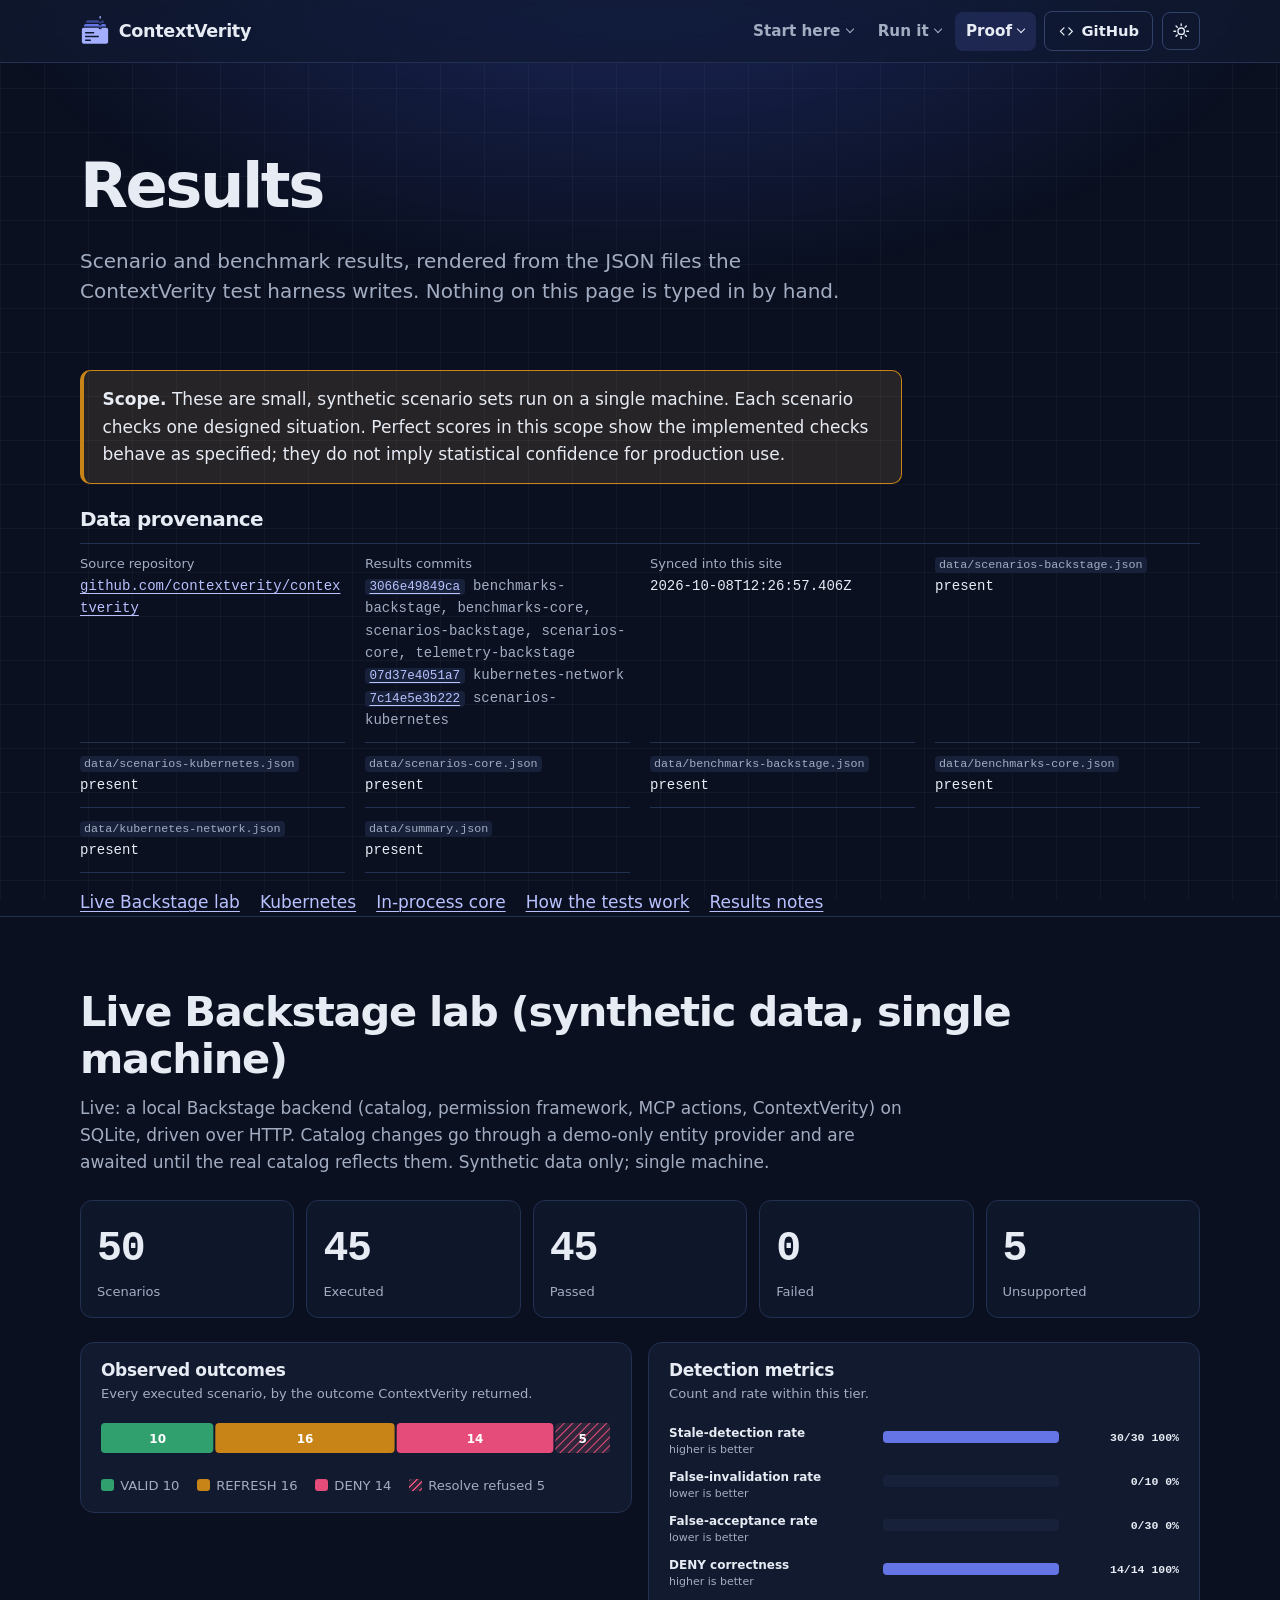
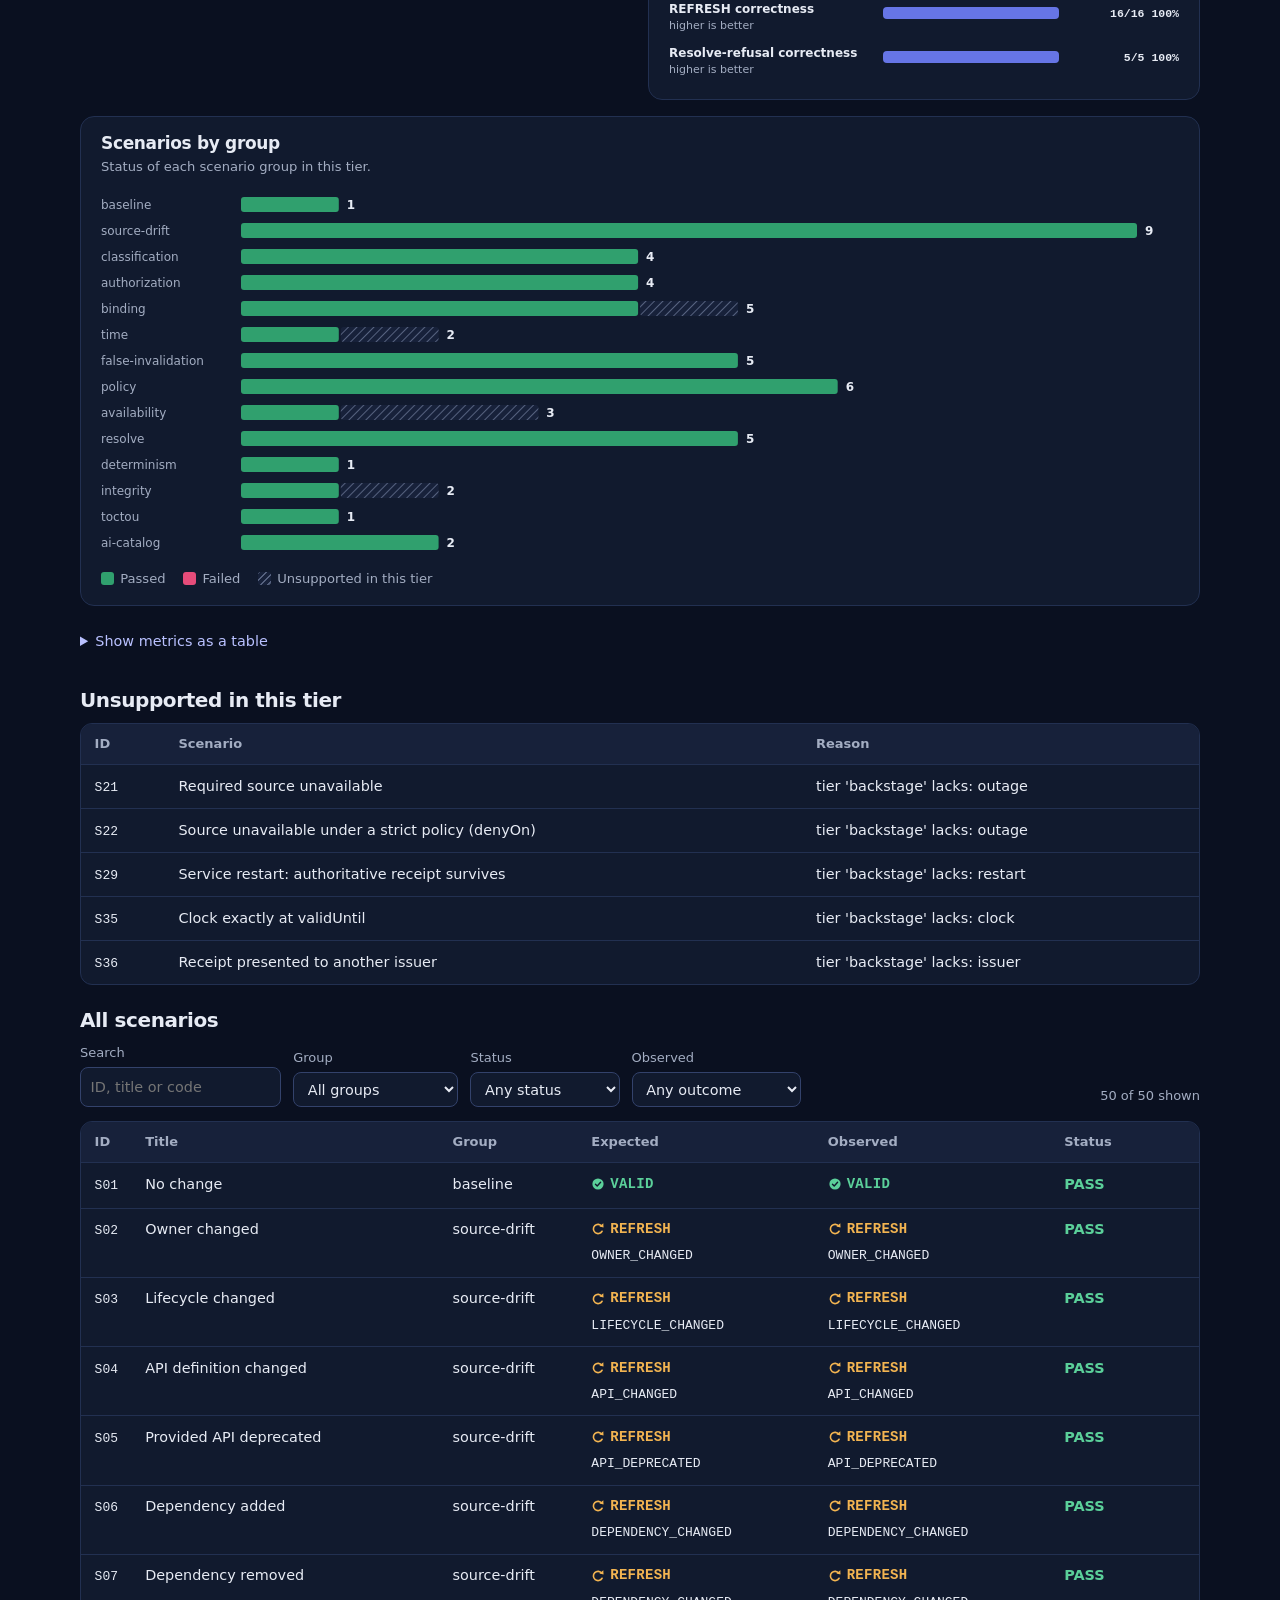
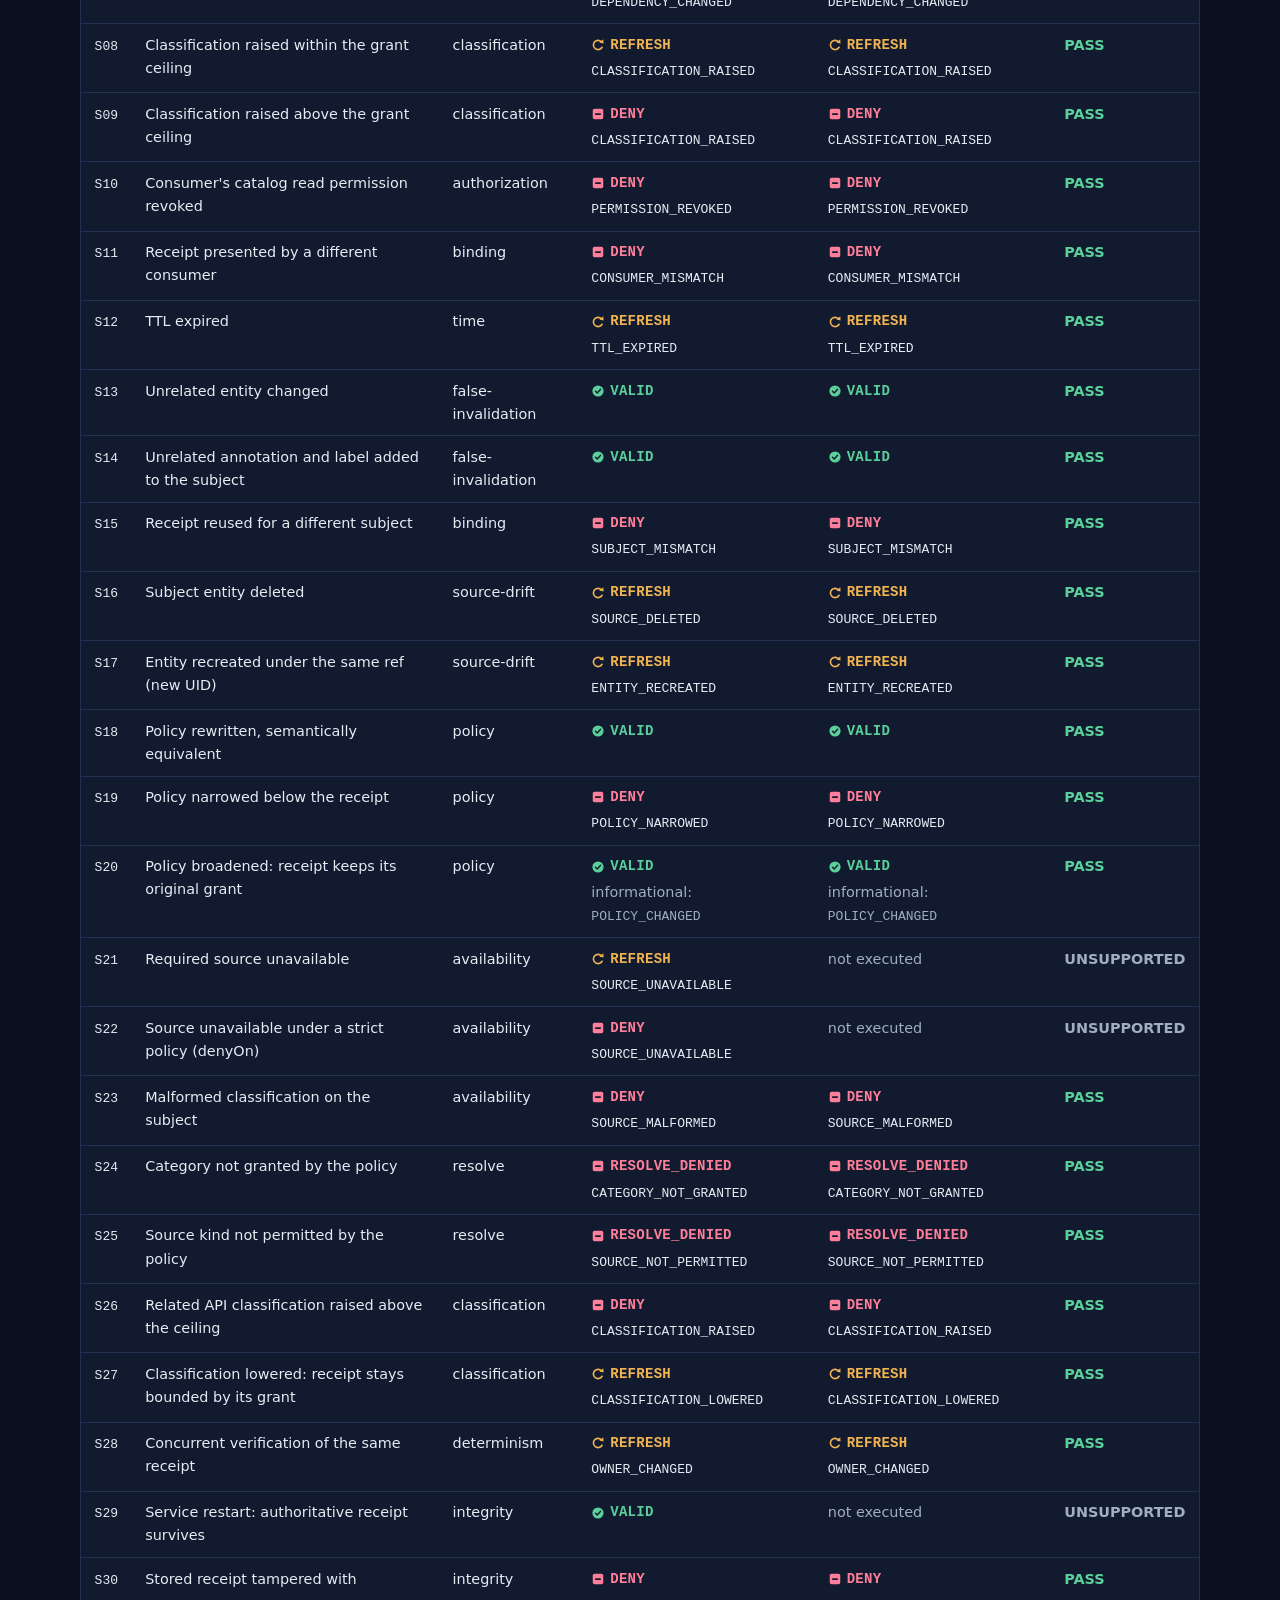
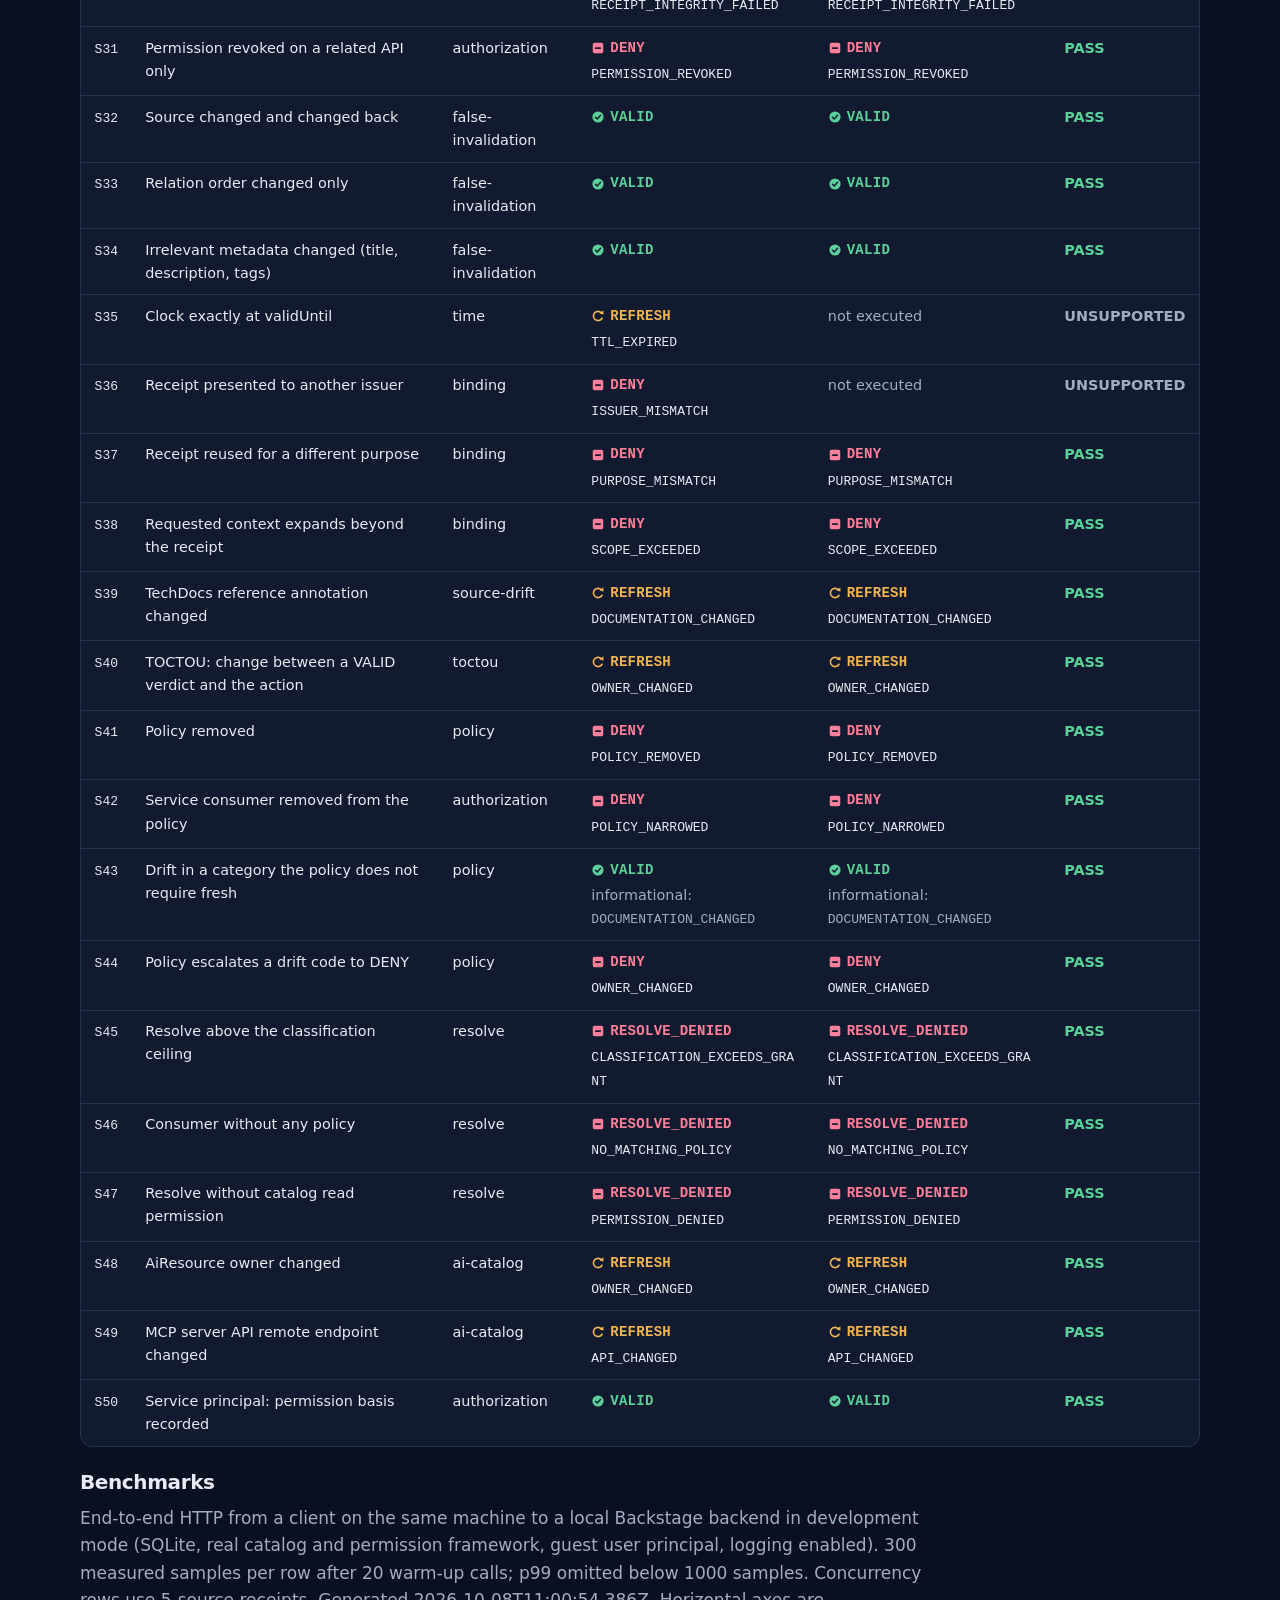
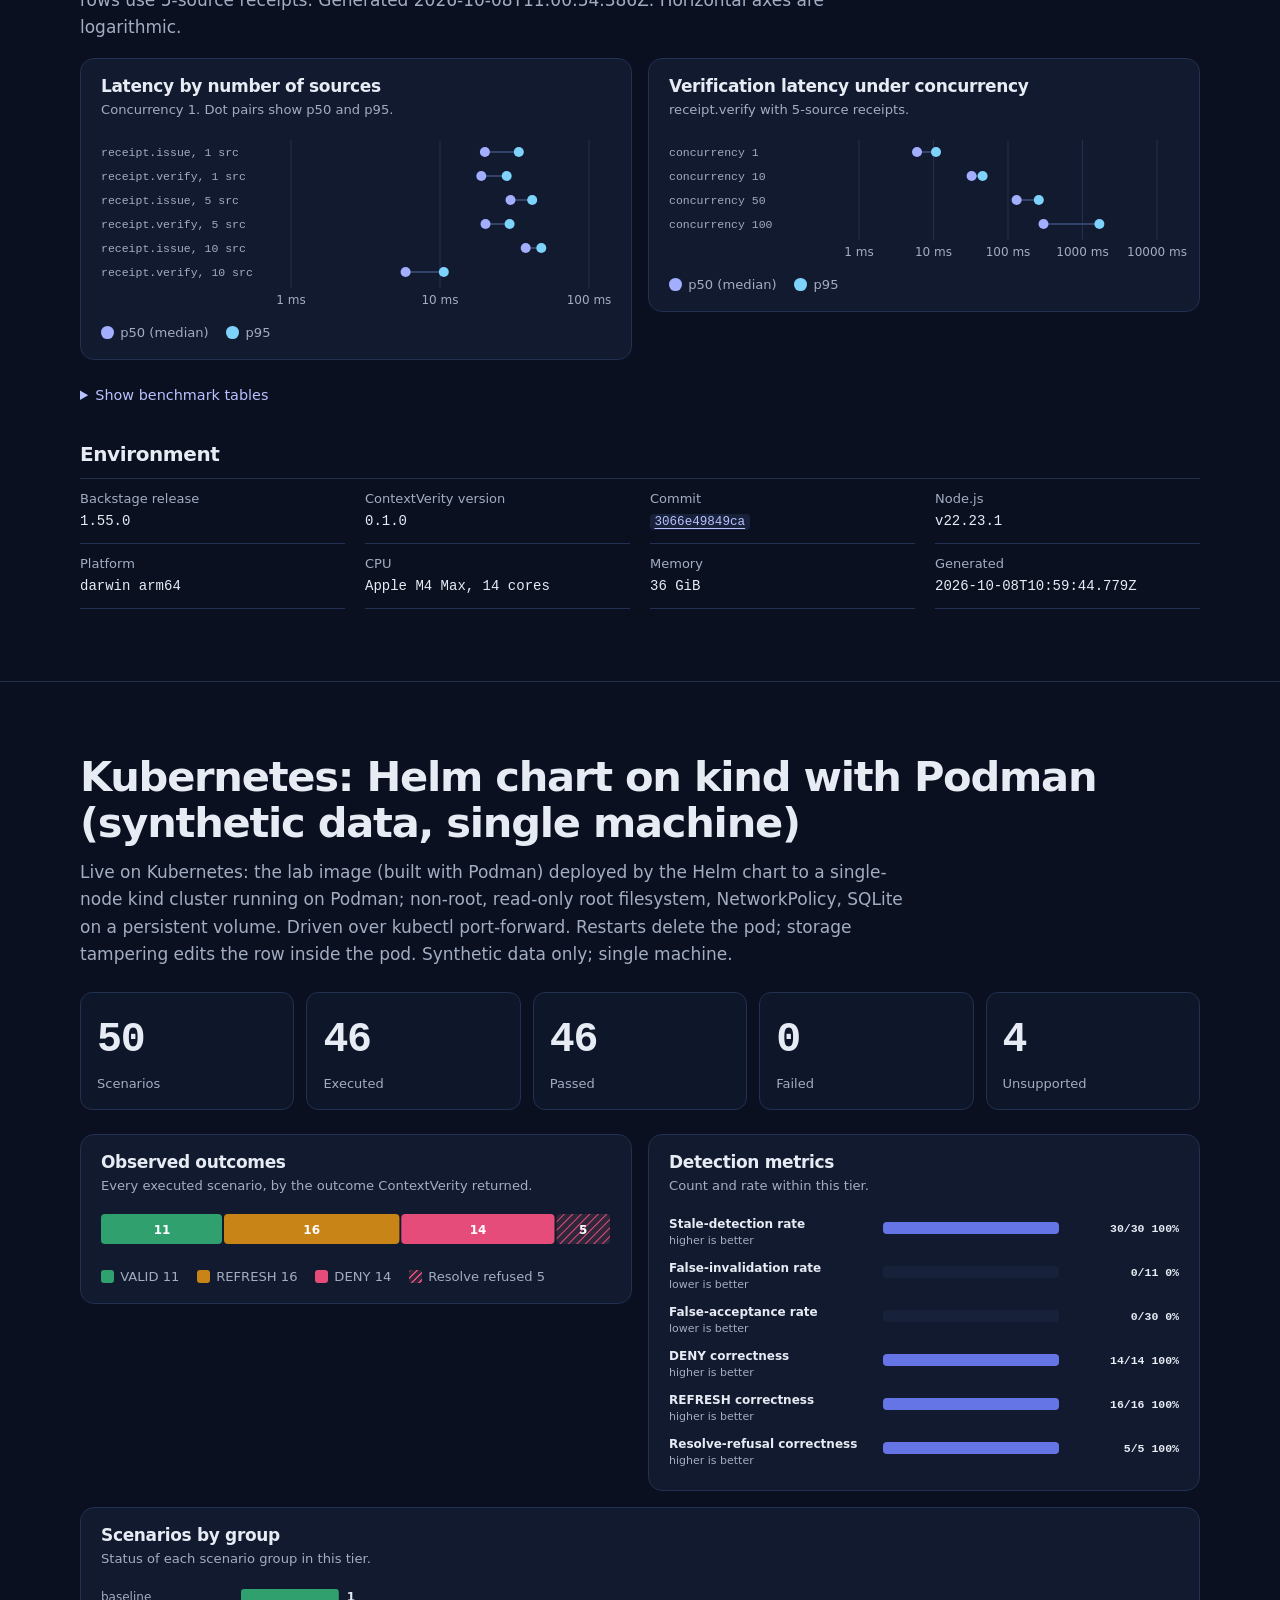
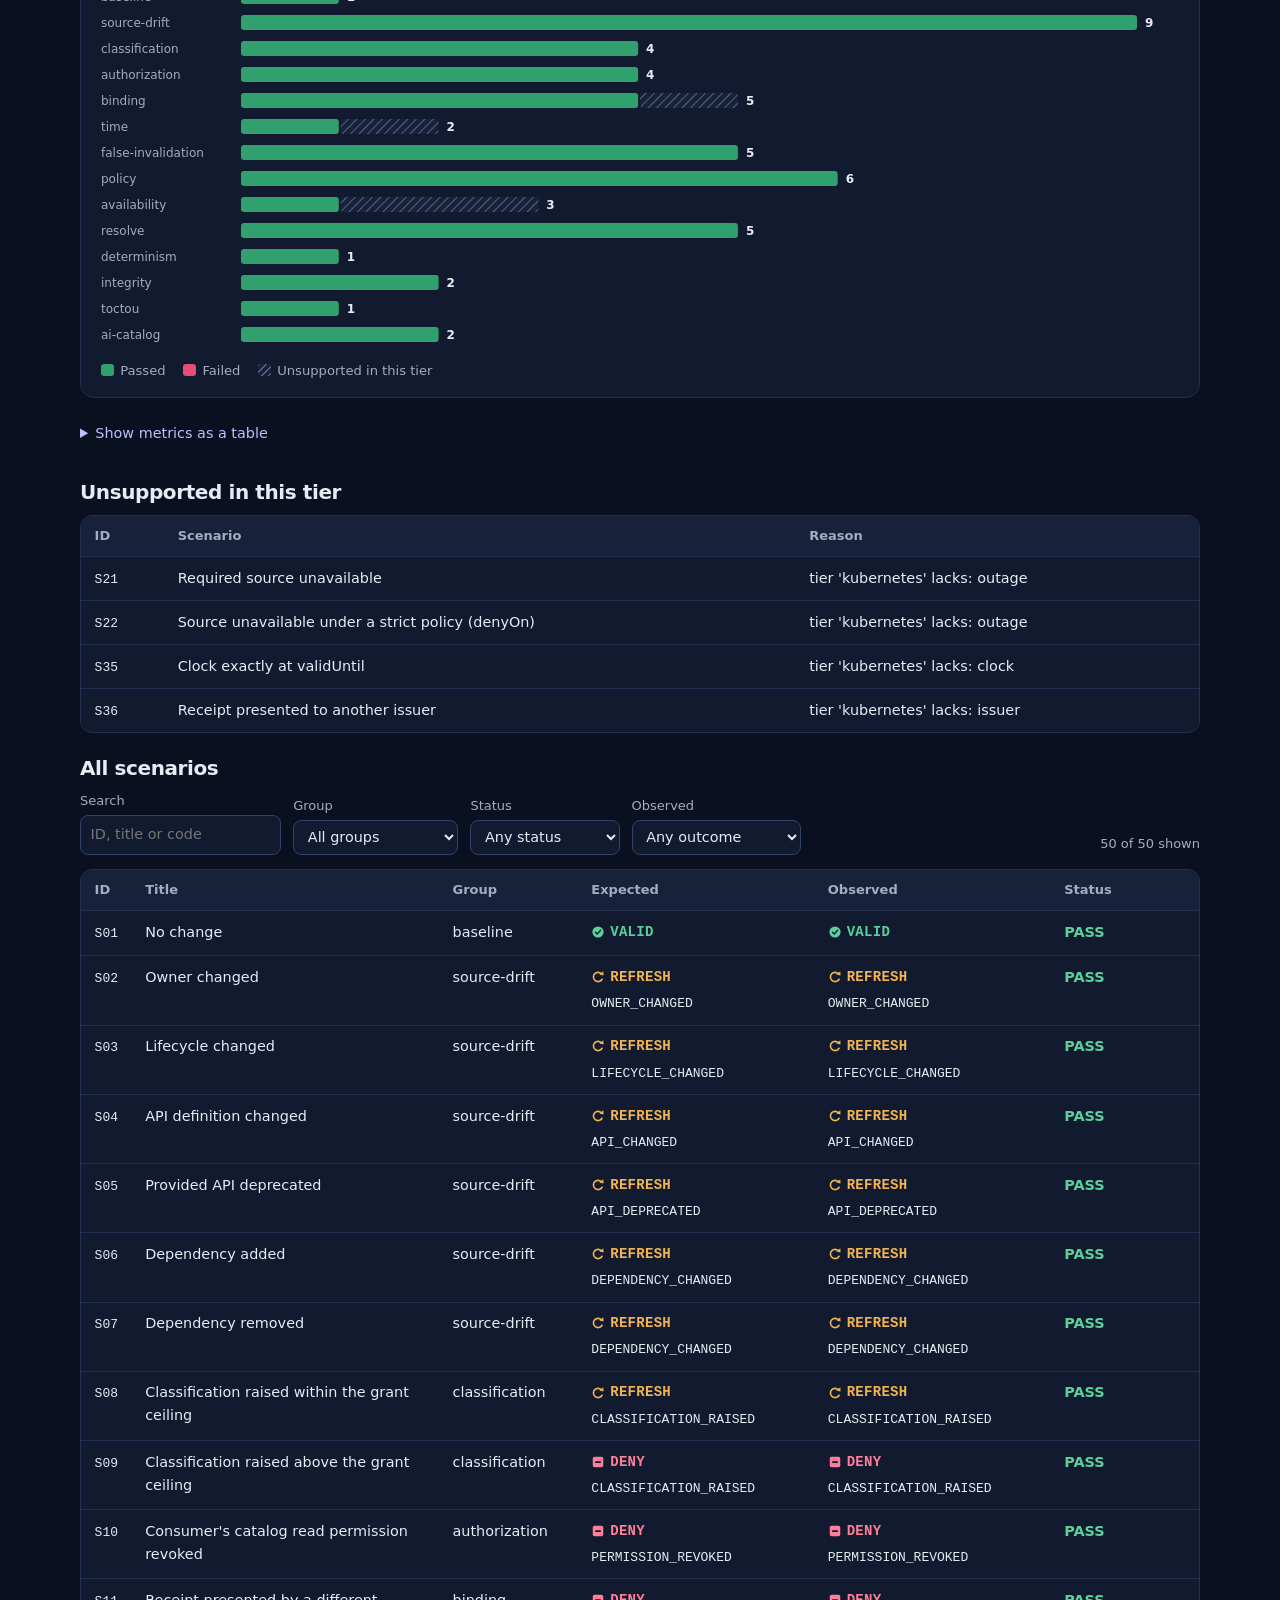
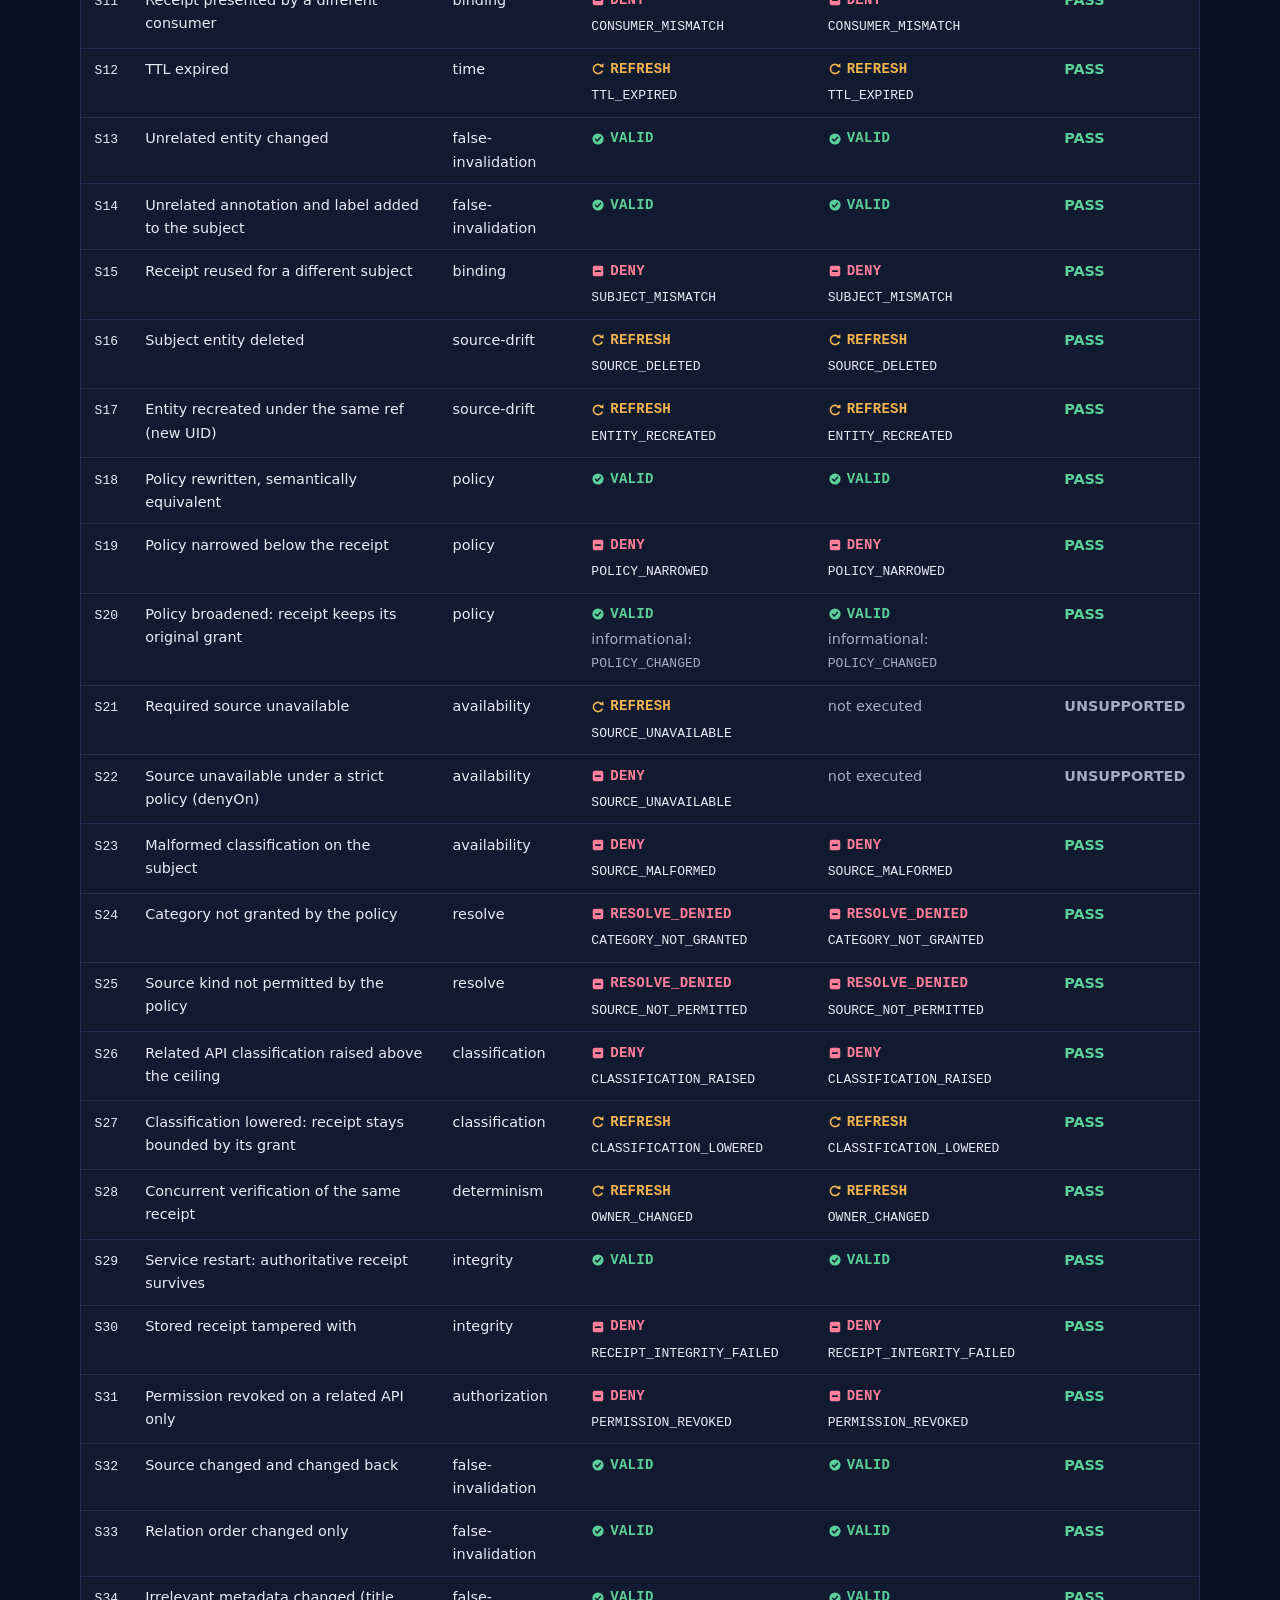
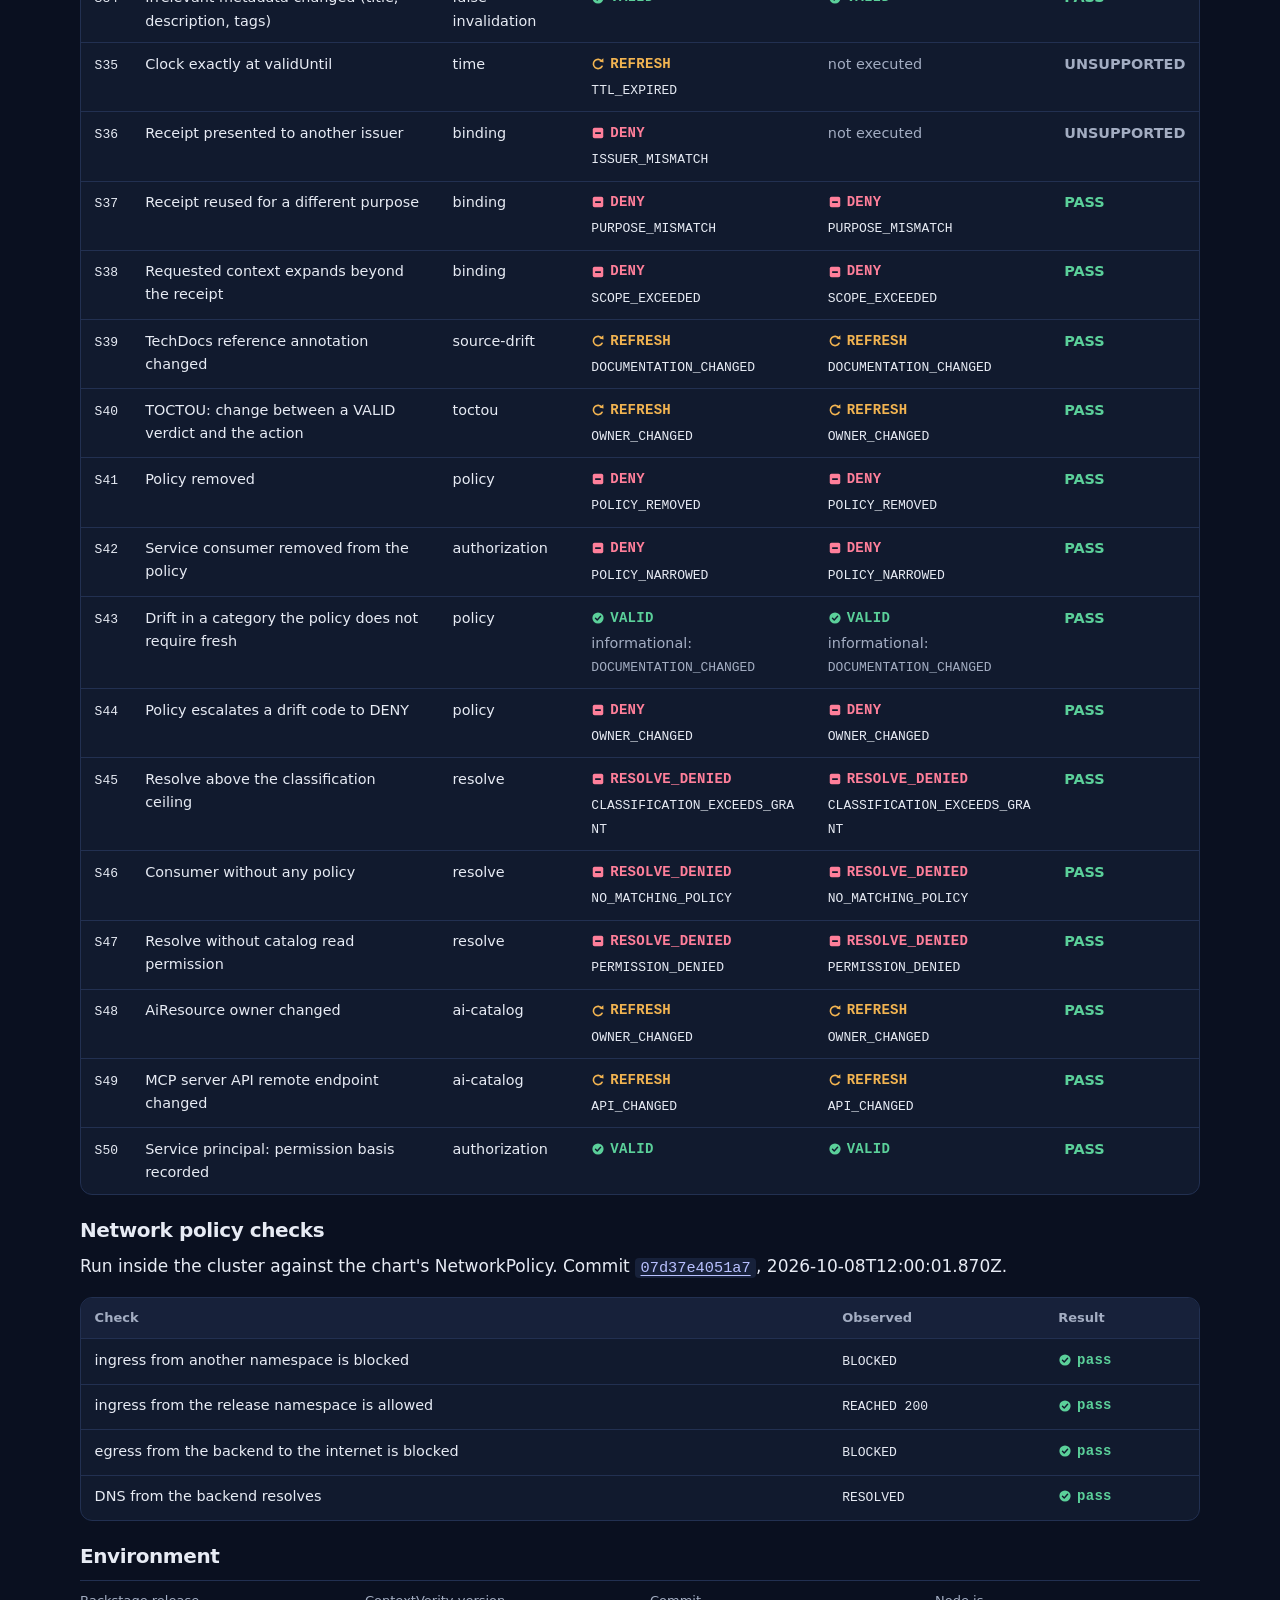
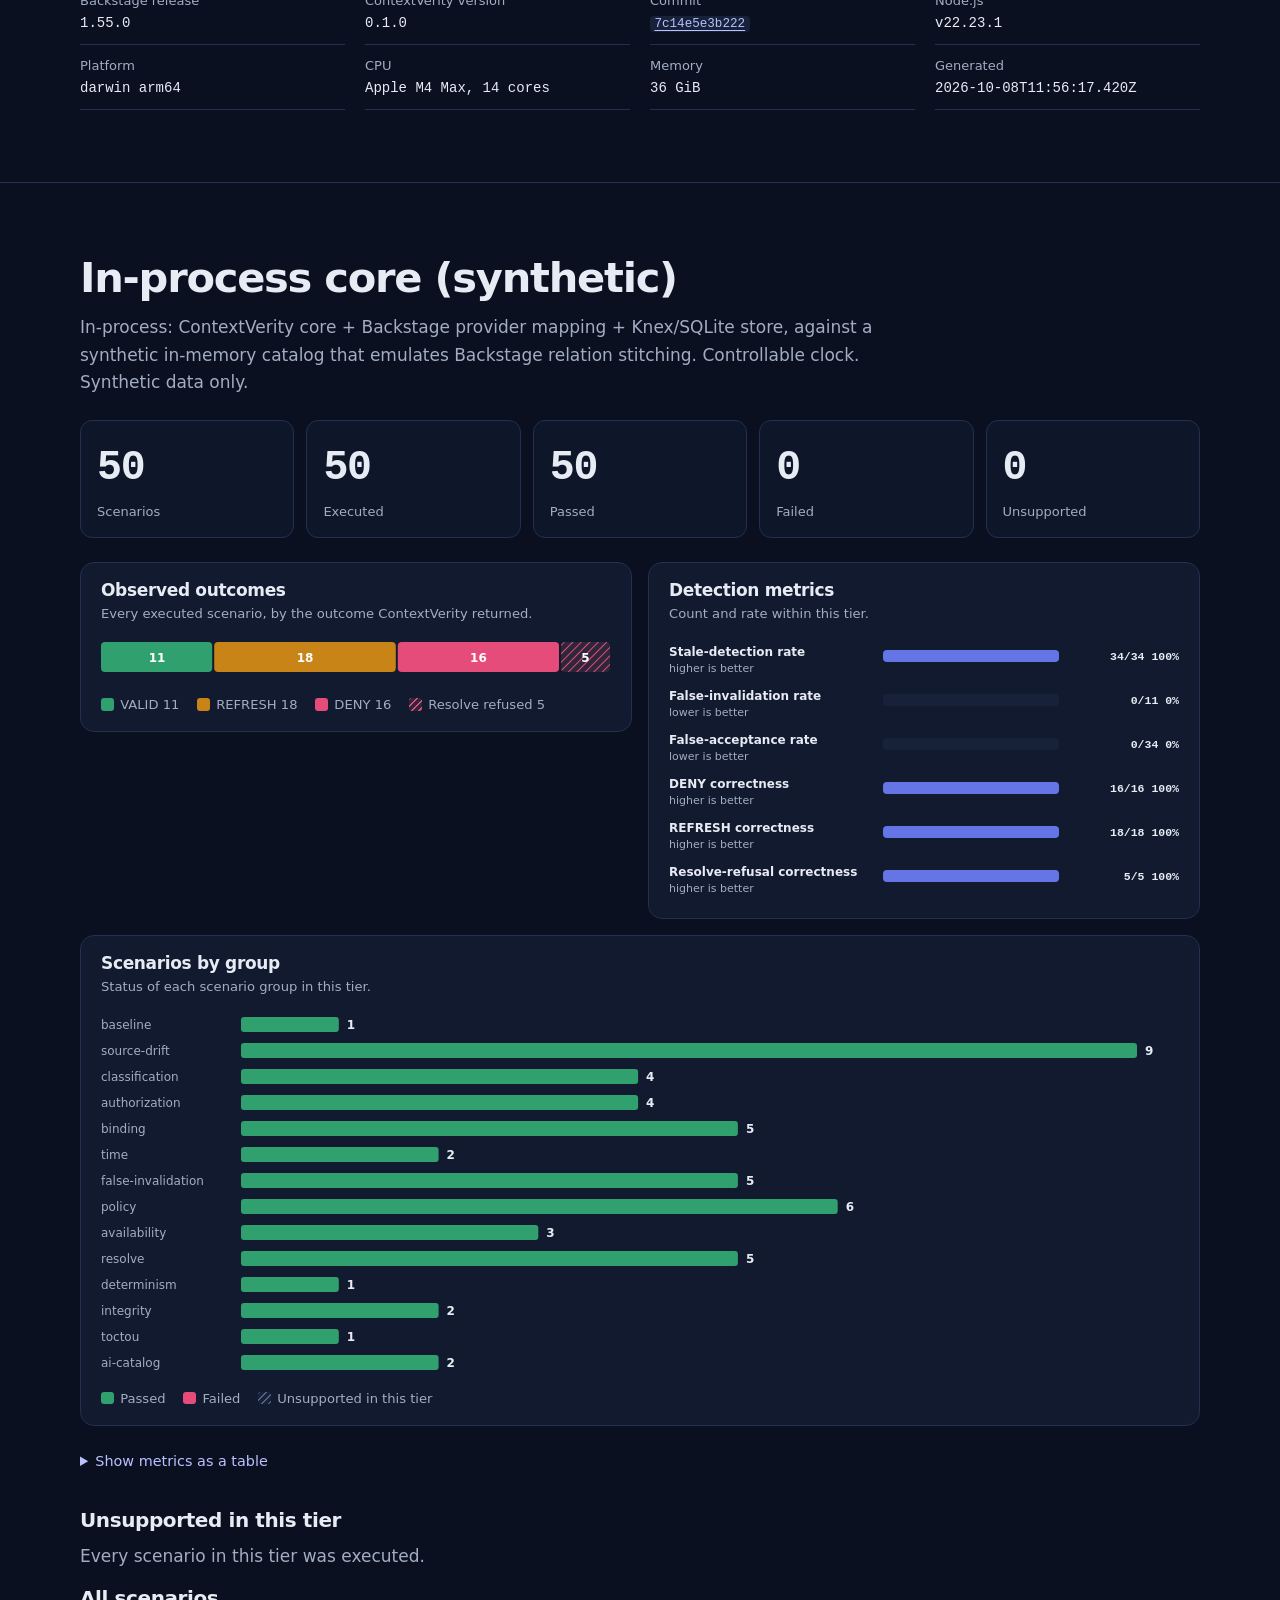
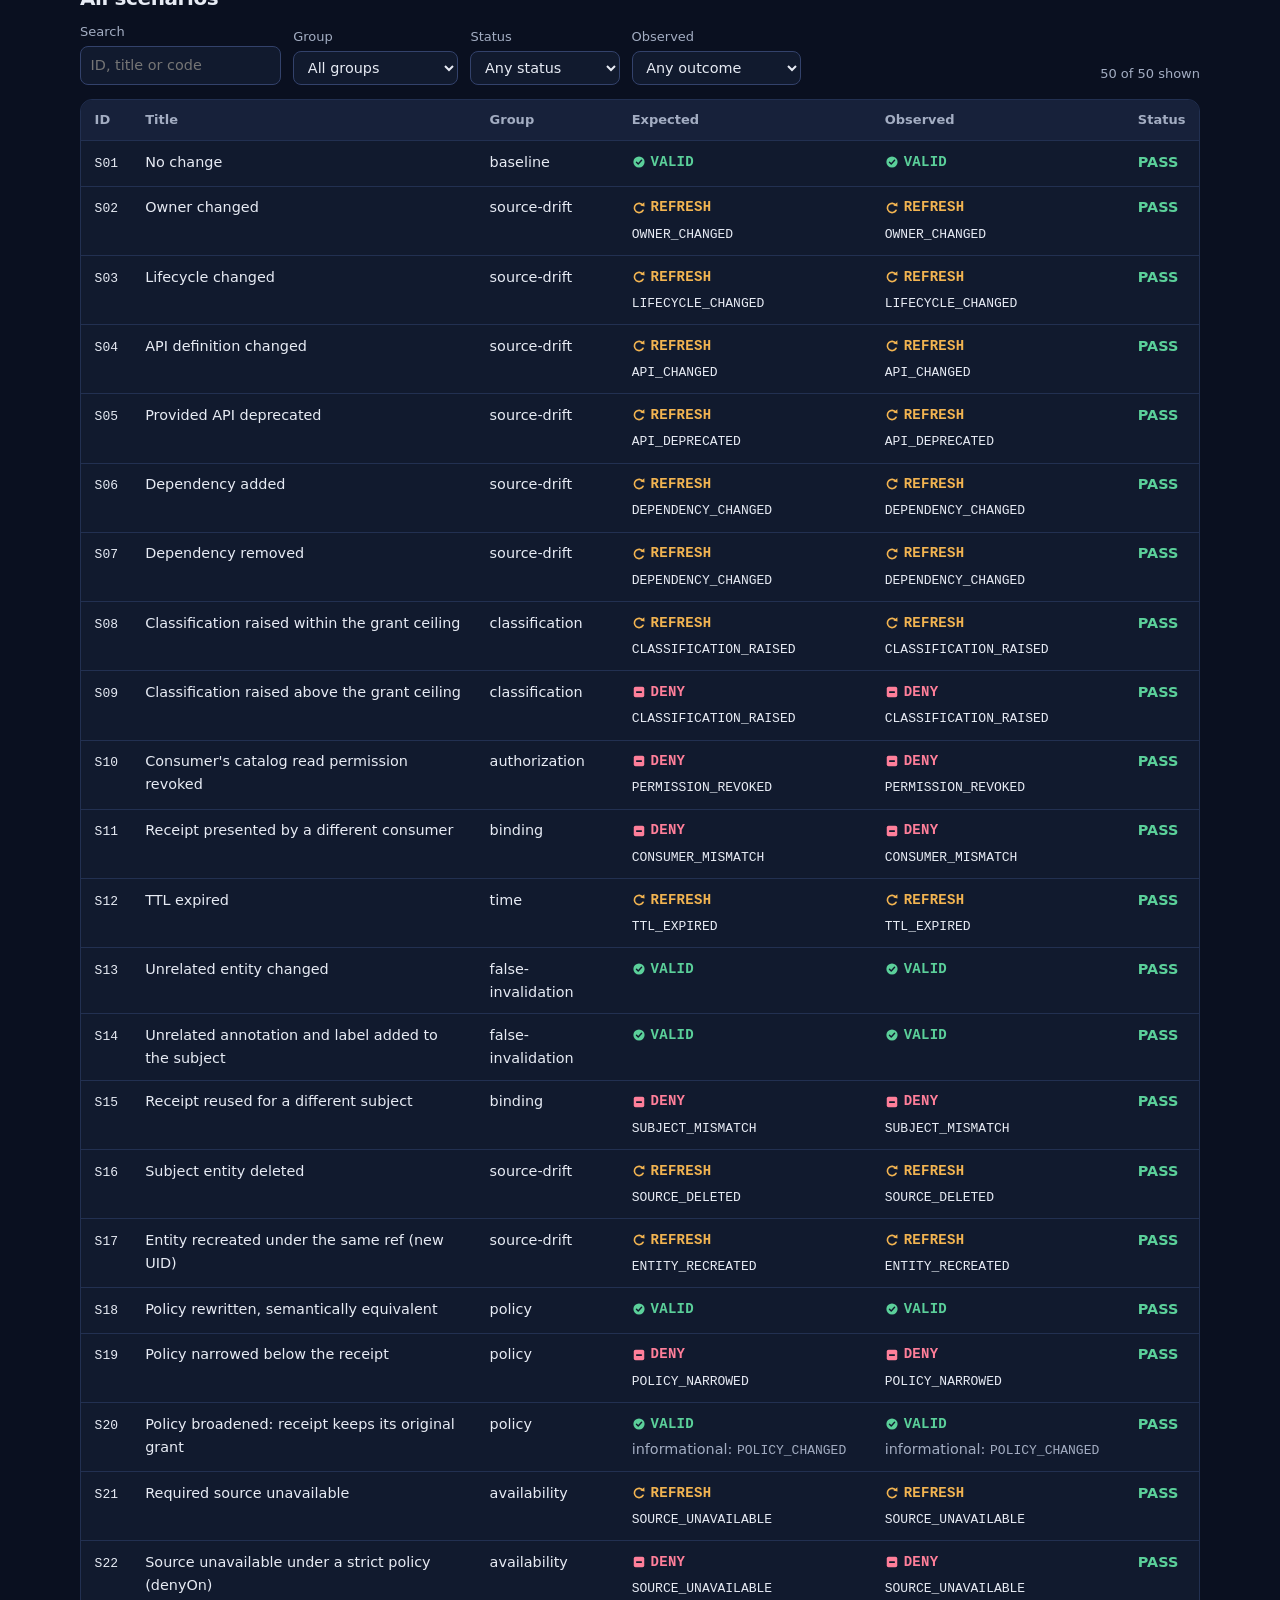
==== commit 5d595dd6: "Show the Kubernetes tier and network checks; per-file result commits; update roadmap" ====
--- a/results/index.html
+++ b/results/index.html
@@ -45,6 +45,7 @@
       <div id="provenance" aria-live="polite"><p class="muted">Loading data files…</p></div>
       <ul class="jump">
         <li><a href="#tier-backstage">Live Backstage lab</a></li>
+        <li><a href="#tier-kubernetes">Kubernetes</a></li>
         <li><a href="#tier-core">In-process core</a></li>
         <li><a href="https://github.com/contextverity/contextverity/blob/main/docs/testing.md">How the tests work</a></li>
         <li><a href="https://github.com/contextverity/contextverity/blob/main/docs/results.md">Results notes</a></li>
@@ -54,6 +55,13 @@
     <section class="tier" id="tier-backstage" data-tier="backstage" data-scenarios="scenarios-backstage.json" data-benchmarks="benchmarks-backstage.json" aria-labelledby="tb-h">
       <div class="wrap">
         <div class="tier-head"><h2 id="tb-h">Live Backstage lab (synthetic data, single machine)</h2></div>
+        <div class="tier-body" aria-busy="true"><p class="muted">Loading…</p></div>
+      </div>
+    </section>
+
+    <section class="tier" id="tier-kubernetes" data-tier="kubernetes" data-scenarios="scenarios-kubernetes.json" data-network="kubernetes-network.json" aria-labelledby="tk-h">
+      <div class="wrap">
+        <div class="tier-head"><h2 id="tk-h">Kubernetes: Helm chart on kind with Podman (synthetic data, single machine)</h2></div>
         <div class="tier-body" aria-busy="true"><p class="muted">Loading…</p></div>
       </div>
     </section>
--- a/assets/css/site.css
+++ b/assets/css/site.css
@@ -1748,6 +1748,17 @@
   margin-bottom: 0.9rem;
 }
 
+.chart-card video {
+  display: block;
+  width: 100%;
+  height: auto;
+  aspect-ratio: 16 / 9;
+  border: 1px solid var(--rule);
+  border-radius: 10px;
+  background: var(--bg);
+  margin-bottom: 0.7rem;
+}
+
 .chart {
   display: block;
   width: 100%;
